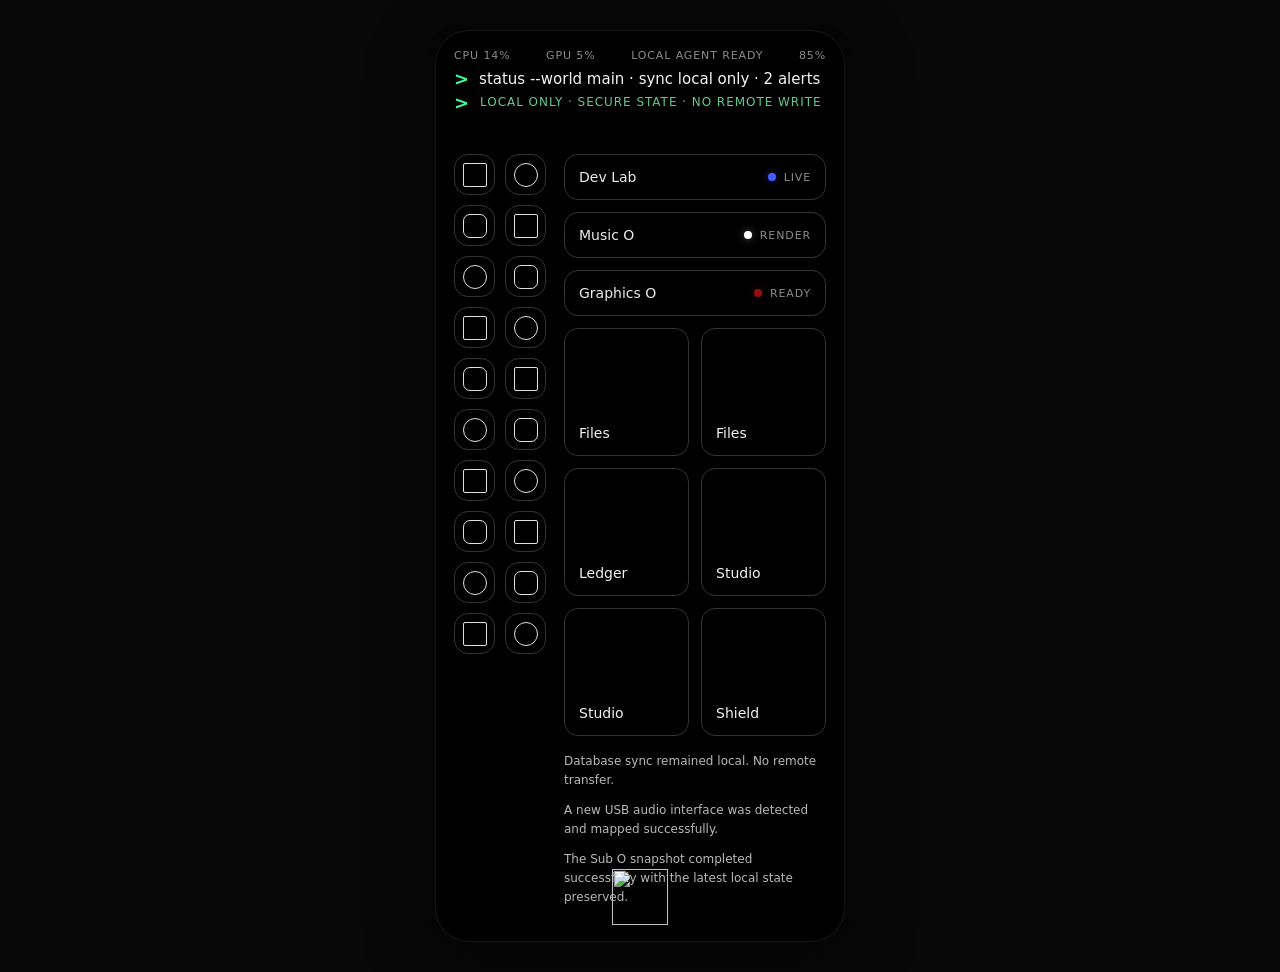
==== index.html @ b49f4b67 "Add files via upload" ====
<!DOCTYPE html>
<html lang="en">
<head>
  <meta charset="UTF-8" />
  <meta name="viewport" content="width=device-width, initial-scale=1.0" />
  <title>O UI Refit</title>
  <link rel="stylesheet" href="./styles.css" />
  <script type="importmap">
  {
    "imports": {
      "three": "https://unpkg.com/three@0.161.0/build/three.module.js",
      "three/addons/": "https://unpkg.com/three@0.161.0/examples/jsm/"
    }
  }
  </script>
</head>
<body>
  <div class="phone-shell">
    <div class="phone-screen" id="screenRoot">
      <button class="pull-zone" id="pullZone" type="button" aria-label="Open overlay"></button>

      <header class="top-strip">
        <span>CPU 14%</span>
        <span>GPU 5%</span>
        <span>LOCAL AGENT READY</span>
        <span>85%</span>
      </header>

      <section class="terminal-block">
        <div class="terminal-row terminal-row-main"><span class="prompt">&gt;</span><span>status --world main · sync local only · 2 alerts</span></div>
        <div class="terminal-row terminal-row-sub"><span class="prompt">&gt;</span><span>LOCAL ONLY · SECURE STATE · NO REMOTE WRITE</span></div>
      </section>

      <main class="layout">
        <section class="icon-column">
          <button class="icon-frame"><span class="shape square"></span></button>
          <button class="icon-frame"><span class="shape circle"></span></button>
          <button class="icon-frame"><span class="shape rounded"></span></button>
          <button class="icon-frame"><span class="shape square"></span></button>
          <button class="icon-frame"><span class="shape circle"></span></button>
          <button class="icon-frame"><span class="shape rounded"></span></button>
          <button class="icon-frame"><span class="shape square"></span></button>
          <button class="icon-frame"><span class="shape circle"></span></button>
          <button class="icon-frame"><span class="shape rounded"></span></button>
          <button class="icon-frame"><span class="shape square"></span></button>
          <button class="icon-frame"><span class="shape circle"></span></button>
          <button class="icon-frame"><span class="shape rounded"></span></button>
          <button class="icon-frame"><span class="shape square"></span></button>
          <button class="icon-frame"><span class="shape circle"></span></button>
          <button class="icon-frame"><span class="shape rounded"></span></button>
          <button class="icon-frame"><span class="shape square"></span></button>
          <button class="icon-frame"><span class="shape circle"></span></button>
          <button class="icon-frame"><span class="shape rounded"></span></button>
          <button class="icon-frame"><span class="shape square"></span></button>
          <button class="icon-frame"><span class="shape circle"></span></button>
        </section>

        <section class="main-column">
          <div class="line-item">
            <span>Dev Lab</span>
            <small class="task-state task-state--blue"><i></i>LIVE</small>
          </div>
          <div class="line-item">
            <span>Music O</span>
            <small class="task-state task-state--white"><i></i>RENDER</small>
          </div>
          <div class="line-item">
            <span>Graphics O</span>
            <small class="task-state task-state--red"><i></i>READY</small>
          </div>

          <div class="app-grid-six">
            <div class="thin-frame app-card"><span>Files</span></div>
            <div class="thin-frame app-card"><span>Files</span></div>
            <div class="thin-frame app-card"><span>Ledger</span></div>
            <div class="thin-frame app-card"><span>Studio</span></div>
            <div class="thin-frame app-card"><span>Studio</span></div>
            <div class="thin-frame app-card"><span>Shield</span></div>
          </div>

          <div class="feed-text">
            <div class="feed-line">Database sync remained local. No remote transfer.</div>
            <div class="feed-line">A new USB audio interface was detected and mapped successfully.</div>
            <div class="feed-line">The Sub O snapshot completed successfully with the latest local state preserved.</div>
          </div>
        </section>
      </main>

      <button class="floating-main-button" id="mainButton" type="button" aria-label="Open overlay">
        <img class="button-ring" src="./assets/ui/bottom-ring.png" alt="" aria-hidden="true" />
        <div class="button-model-slot model-slot" id="mainButtonGlbSlot" data-model-path="./assets/models/main-button.glb"></div>
      </button>

      <section class="system-overlay" id="systemOverlay" aria-hidden="true">
        <div class="overlay-panel">
          <button class="overlay-close-button" id="overlayCloseButton" type="button" aria-label="Close overlay">×</button>
          <div class="overlay-model-wrap">
            <div class="overlay-model-slot model-slot" id="overlayGlbSlot" data-model-path="./assets/models/main-button.glb"></div>
          </div>
          <div class="overlay-status">
            <div><span>Main Agent</span><b>main-core</b></div>
            <div><span>API</span><b>127.0.0.1:9090</b></div>
            <div><span>Local</span><b>localhost</b></div>
            <div><span>Status</span><b><small class="task-state task-state--red"><i></i>ACTIVE</small></b></div>
          </div>
        </div>
      </section>
    </div>
  </div>

  <script type="module" src="./js/main.js"></script>
</body>
</html>
---- styles.css ----
:root{
  --fg:rgba(255,255,255,.95);
  --muted:rgba(255,255,255,.55);
  --line:rgba(255,255,255,.20);
  --green:#42ff9b;
  --blue:#445cff;
  --white:#fff;
  --red:#8f1111;
  --font:Inter,ui-sans-serif,system-ui,-apple-system,BlinkMacSystemFont,"Segoe UI",sans-serif;
}
*{box-sizing:border-box}
html,body{margin:0;min-height:100%;background:#080808;color:var(--fg);font-family:var(--font)}
body{display:grid;place-items:center;padding:20px}
.phone-shell{
  width:min(430px,100%);
  aspect-ratio:9/19.5;
  background:#050505;border-radius:42px;padding:10px;
  box-shadow:0 18px 60px rgba(0,0,0,.45)
}
.phone-screen{
  position:relative;width:100%;height:100%;
  background:#000;border-radius:34px;overflow:hidden;
  border:1px solid rgba(255,255,255,.08)
}
.pull-zone{position:absolute;top:0;left:0;width:100%;height:86px;border:0;background:transparent;z-index:20;cursor:pointer}
.top-strip{
  display:flex;justify-content:space-between;gap:10px;
  padding:18px 18px 8px;
  font-size:11px;letter-spacing:.08em;color:var(--muted);text-transform:uppercase
}
.terminal-block{
  margin:0 18px 10px;
  min-height:74px;
  display:grid;align-content:start;gap:6px;
}
.terminal-row{display:flex;align-items:center;gap:10px;line-height:1.1}
.terminal-row-main{font-size:15px;color:rgba(255,255,255,.96)}
.terminal-row-sub{font-size:12px;color:rgba(130,255,185,.78);letter-spacing:.08em;text-transform:uppercase}
.prompt{color:var(--green);font-weight:700;font-size:18px;line-height:1}
.layout{
  display:grid;grid-template-columns:92px 1fr;gap:18px;
  padding:0 18px 122px;
}
.icon-column{
  display:grid;grid-template-columns:repeat(2,1fr);gap:10px;align-content:start
}
.icon-frame,.thin-frame,.line-item{
  background:transparent;border:1px solid rgba(255,255,255,.20);border-radius:14px
}
.icon-frame{aspect-ratio:1;display:grid;place-items:center;padding:0;cursor:pointer}
.shape{width:24px;height:24px;border:1.5px solid rgba(255,255,255,.88);display:block}
.shape.circle{border-radius:50%}
.shape.rounded{border-radius:7px}
.shape.square{border-radius:2px}

.main-column{display:grid;gap:12px;align-content:start}
.line-item{
  min-height:46px;display:flex;align-items:center;justify-content:space-between;
  padding:0 14px;color:rgba(255,255,255,.92);font-size:14px
}
.task-state{display:inline-flex;align-items:center;gap:8px;color:var(--muted);text-transform:uppercase;letter-spacing:.08em;font-size:11px}
.task-state i{width:8px;height:8px;border-radius:50%;display:inline-block}
.task-state--blue i{background:var(--blue);box-shadow:0 0 8px rgba(68,92,255,.45)}
.task-state--white i{background:var(--white);box-shadow:0 0 8px rgba(255,255,255,.35)}
.task-state--red i{background:var(--red);box-shadow:0 0 8px rgba(143,17,17,.45);animation:blinkRed .95s steps(1,end) infinite}
@keyframes blinkRed{0%,52%{opacity:1}53%,100%{opacity:.16}}

.app-grid-six{
  display:grid;grid-template-columns:repeat(2,minmax(0,1fr));gap:12px
}
.app-card{min-height:128px;padding:14px;display:flex;align-items:flex-end;font-size:14px}

.feed-text{display:grid;gap:12px;padding:4px 0 0;color:rgba(255,255,255,.72);font-size:12px;line-height:1.55}
.feed-line{padding-left:0}

.floating-main-button{
  position:absolute;left:50%;bottom:16px;transform:translateX(-50%);
  width:56px;height:56px;border:0;background:transparent;padding:0;cursor:pointer;z-index:10
}
.button-ring{
  position:absolute;inset:0;width:100%;height:100%;z-index:3;pointer-events:none;
  filter:drop-shadow(0 0 2px rgba(255,255,255,.15))
}
.model-slot{width:100%;height:100%;position:relative;background:transparent}
.button-model-slot{
  position:absolute;inset:10px;border-radius:50%;overflow:hidden
}
.model-slot canvas{width:100%;height:100%;display:block}
.loading-badge,.model-error{position:absolute;left:50%;top:50%;transform:translate(-50%,-50%);font-size:11px;color:rgba(255,255,255,.78);white-space:nowrap}
.model-error{color:#ffd4d4}

.system-overlay{
  position:absolute;inset:0;opacity:0;pointer-events:none;transition:opacity .22s ease;background:rgba(0,0,0,.94)
}
.system-overlay.is-open{opacity:1;pointer-events:auto}
.overlay-panel{
  position:absolute;inset:0;padding:24px 20px 28px;display:grid;grid-template-rows:auto 1fr auto;gap:18px;align-items:center
}
.overlay-close-button{
  justify-self:end;width:42px;height:42px;border-radius:50%;border:0;background:transparent;color:#fff;font-size:28px;line-height:1;cursor:pointer;z-index:50
}
.overlay-model-wrap{width:min(82vw,344px);aspect-ratio:1;margin:0 auto}
.overlay-model-slot{width:100%;height:100%;overflow:hidden}
.overlay-status{display:grid;gap:12px}
.overlay-status>div{min-height:42px;display:grid;grid-template-columns:90px 1fr;gap:10px;align-items:center;padding:0}
.overlay-status span{color:var(--muted)}
.overlay-status b{color:var(--fg);font-weight:600}

.screen-overlay-open .layout,
.screen-overlay-open .top-strip,
.screen-overlay-open .terminal-block,
.screen-overlay-open .floating-main-button{opacity:.08;filter:blur(6px);transition:opacity .24s ease,filter .24s ease}

@media (max-width:420px){
  body{padding:10px}
  .layout{gap:12px;padding:0 14px 126px;grid-template-columns:86px 1fr}
  .top-strip{padding:16px 14px 8px;font-size:10px}
  .terminal-block{margin:0 14px 10px;min-height:72px}
}
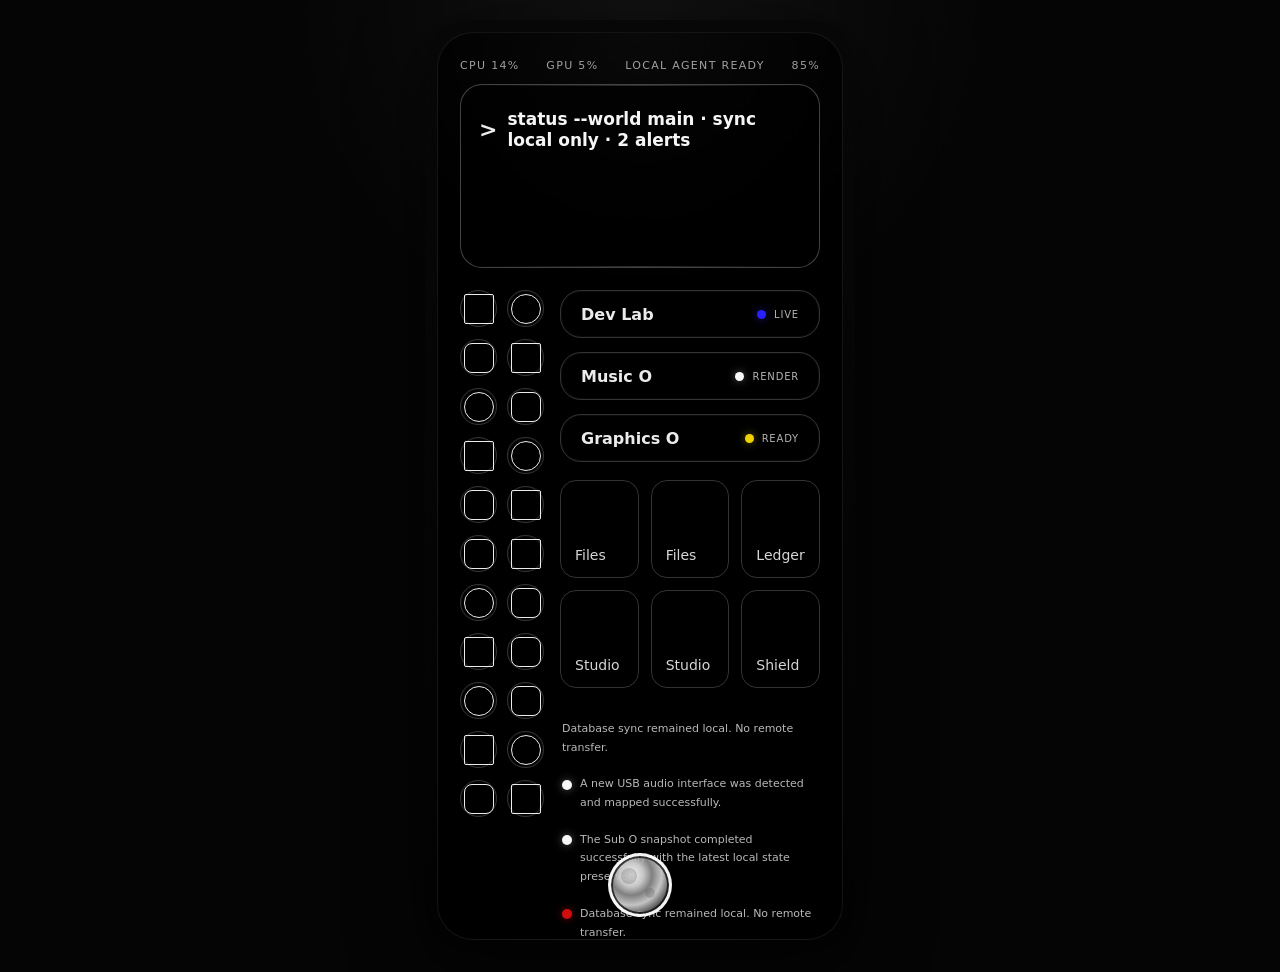
==== commit 7b106dd3: "Add files via upload" ====
--- a/index.html
+++ b/index.html
@@ -3,21 +3,13 @@
 <head>
   <meta charset="UTF-8" />
   <meta name="viewport" content="width=device-width, initial-scale=1.0" />
-  <title>O UI Refit</title>
+  <title>Official O UI</title>
   <link rel="stylesheet" href="./styles.css" />
-  <script type="importmap">
-  {
-    "imports": {
-      "three": "https://unpkg.com/three@0.161.0/build/three.module.js",
-      "three/addons/": "https://unpkg.com/three@0.161.0/examples/jsm/"
-    }
-  }
-  </script>
 </head>
 <body>
   <div class="phone-shell">
     <div class="phone-screen" id="screenRoot">
-      <button class="pull-zone" id="pullZone" type="button" aria-label="Open overlay"></button>
+      <button class="pull-zone" id="pullZone" aria-label="Open overlay"></button>
 
       <header class="top-strip">
         <span>CPU 14%</span>
@@ -27,12 +19,14 @@
       </header>
 
       <section class="terminal-block">
-        <div class="terminal-row terminal-row-main"><span class="prompt">&gt;</span><span>status --world main · sync local only · 2 alerts</span></div>
-        <div class="terminal-row terminal-row-sub"><span class="prompt">&gt;</span><span>LOCAL ONLY · SECURE STATE · NO REMOTE WRITE</span></div>
+        <div class="terminal-row terminal-row-main">
+          <span class="prompt">&gt;</span>
+          <span>status --world main · sync local only · 2 alerts</span>
+        </div>
       </section>
 
       <main class="layout">
-        <section class="icon-column">
+        <section class="icon-column" aria-hidden="true">
           <button class="icon-frame"><span class="shape square"></span></button>
           <button class="icon-frame"><span class="shape circle"></span></button>
           <button class="icon-frame"><span class="shape rounded"></span></button>
@@ -43,16 +37,18 @@
           <button class="icon-frame"><span class="shape circle"></span></button>
           <button class="icon-frame"><span class="shape rounded"></span></button>
           <button class="icon-frame"><span class="shape square"></span></button>
+          <button class="icon-frame"><span class="shape rounded"></span></button>
+          <button class="icon-frame"><span class="shape square"></span></button>
+          <button class="icon-frame"><span class="shape circle"></span></button>
+          <button class="icon-frame"><span class="shape rounded"></span></button>
+          <button class="icon-frame"><span class="shape square"></span></button>
+          <button class="icon-frame"><span class="shape rounded"></span></button>
           <button class="icon-frame"><span class="shape circle"></span></button>
           <button class="icon-frame"><span class="shape rounded"></span></button>
           <button class="icon-frame"><span class="shape square"></span></button>
           <button class="icon-frame"><span class="shape circle"></span></button>
           <button class="icon-frame"><span class="shape rounded"></span></button>
           <button class="icon-frame"><span class="shape square"></span></button>
-          <button class="icon-frame"><span class="shape circle"></span></button>
-          <button class="icon-frame"><span class="shape rounded"></span></button>
-          <button class="icon-frame"><span class="shape square"></span></button>
-          <button class="icon-frame"><span class="shape circle"></span></button>
         </section>
 
         <section class="main-column">
@@ -66,10 +62,10 @@
           </div>
           <div class="line-item">
             <span>Graphics O</span>
-            <small class="task-state task-state--red"><i></i>READY</small>
+            <small class="task-state task-state--yellow"><i></i>READY</small>
           </div>
 
-          <div class="app-grid-six">
+          <div class="app-grid app-grid-six">
             <div class="thin-frame app-card"><span>Files</span></div>
             <div class="thin-frame app-card"><span>Files</span></div>
             <div class="thin-frame app-card"><span>Ledger</span></div>
@@ -79,24 +75,24 @@
           </div>
 
           <div class="feed-text">
-            <div class="feed-line">Database sync remained local. No remote transfer.</div>
-            <div class="feed-line">A new USB audio interface was detected and mapped successfully.</div>
-            <div class="feed-line">The Sub O snapshot completed successfully with the latest local state preserved.</div>
+            <div class="feed-line feed-line--plain">Database sync remained local. No remote transfer.</div>
+            <div class="feed-line"><span class="feed-dot feed-dot--white"></span>A new USB audio interface was detected and mapped successfully.</div>
+            <div class="feed-line"><span class="feed-dot feed-dot--white"></span>The Sub O snapshot completed successfully with the latest local state preserved.</div>
+            <div class="feed-line"><span class="feed-dot feed-dot--red"></span>Database sync remained local. No remote transfer.</div>
+            <div class="feed-line"><span class="feed-dot feed-dot--blue"></span>A new USB audio interface was detected and mapped successfully.</div>
+            <div class="feed-line"><span class="feed-dot feed-dot--blue"></span>The Sub O snapshot completed successfully with the latest local state preserved.</div>
           </div>
         </section>
       </main>
 
-      <button class="floating-main-button" id="mainButton" type="button" aria-label="Open overlay">
-        <img class="button-ring" src="./assets/ui/bottom-ring.png" alt="" aria-hidden="true" />
-        <div class="button-model-slot model-slot" id="mainButtonGlbSlot" data-model-path="./assets/models/main-button.glb"></div>
+      <button class="floating-main-button" id="mainButton" aria-label="Open overlay" type="button">
+        <span class="moon-button-core" aria-hidden="true"></span>
       </button>
 
       <section class="system-overlay" id="systemOverlay" aria-hidden="true">
         <div class="overlay-panel">
-          <button class="overlay-close-button" id="overlayCloseButton" type="button" aria-label="Close overlay">×</button>
-          <div class="overlay-model-wrap">
-            <div class="overlay-model-slot model-slot" id="overlayGlbSlot" data-model-path="./assets/models/main-button.glb"></div>
-          </div>
+          <button class="overlay-close-button" id="overlayCloseButton" aria-label="Close overlay" type="button">×</button>
+          <div class="overlay-orb" aria-hidden="true"></div>
           <div class="overlay-status">
             <div><span>Main Agent</span><b>main-core</b></div>
             <div><span>API</span><b>127.0.0.1:9090</b></div>
--- a/styles.css
+++ b/styles.css
@@ -1,120 +1,325 @@
-
-:root{
-  --fg:rgba(255,255,255,.95);
-  --muted:rgba(255,255,255,.55);
-  --line:rgba(255,255,255,.20);
-  --green:#42ff9b;
-  --blue:#445cff;
-  --white:#fff;
-  --red:#8f1111;
-  --font:Inter,ui-sans-serif,system-ui,-apple-system,BlinkMacSystemFont,"Segoe UI",sans-serif;
-}
-*{box-sizing:border-box}
-html,body{margin:0;min-height:100%;background:#080808;color:var(--fg);font-family:var(--font)}
-body{display:grid;place-items:center;padding:20px}
-.phone-shell{
-  width:min(430px,100%);
-  aspect-ratio:9/19.5;
-  background:#050505;border-radius:42px;padding:10px;
-  box-shadow:0 18px 60px rgba(0,0,0,.45)
-}
-.phone-screen{
-  position:relative;width:100%;height:100%;
-  background:#000;border-radius:34px;overflow:hidden;
-  border:1px solid rgba(255,255,255,.08)
-}
-.pull-zone{position:absolute;top:0;left:0;width:100%;height:86px;border:0;background:transparent;z-index:20;cursor:pointer}
-.top-strip{
-  display:flex;justify-content:space-between;gap:10px;
-  padding:18px 18px 8px;
-  font-size:11px;letter-spacing:.08em;color:var(--muted);text-transform:uppercase
-}
-.terminal-block{
-  margin:0 18px 10px;
-  min-height:74px;
-  display:grid;align-content:start;gap:6px;
-}
-.terminal-row{display:flex;align-items:center;gap:10px;line-height:1.1}
-.terminal-row-main{font-size:15px;color:rgba(255,255,255,.96)}
-.terminal-row-sub{font-size:12px;color:rgba(130,255,185,.78);letter-spacing:.08em;text-transform:uppercase}
-.prompt{color:var(--green);font-weight:700;font-size:18px;line-height:1}
-.layout{
-  display:grid;grid-template-columns:92px 1fr;gap:18px;
-  padding:0 18px 122px;
-}
-.icon-column{
-  display:grid;grid-template-columns:repeat(2,1fr);gap:10px;align-content:start
-}
-.icon-frame,.thin-frame,.line-item{
-  background:transparent;border:1px solid rgba(255,255,255,.20);border-radius:14px
-}
-.icon-frame{aspect-ratio:1;display:grid;place-items:center;padding:0;cursor:pointer}
-.shape{width:24px;height:24px;border:1.5px solid rgba(255,255,255,.88);display:block}
-.shape.circle{border-radius:50%}
-.shape.rounded{border-radius:7px}
-.shape.square{border-radius:2px}
-
-.main-column{display:grid;gap:12px;align-content:start}
-.line-item{
-  min-height:46px;display:flex;align-items:center;justify-content:space-between;
-  padding:0 14px;color:rgba(255,255,255,.92);font-size:14px
-}
-.task-state{display:inline-flex;align-items:center;gap:8px;color:var(--muted);text-transform:uppercase;letter-spacing:.08em;font-size:11px}
-.task-state i{width:8px;height:8px;border-radius:50%;display:inline-block}
-.task-state--blue i{background:var(--blue);box-shadow:0 0 8px rgba(68,92,255,.45)}
-.task-state--white i{background:var(--white);box-shadow:0 0 8px rgba(255,255,255,.35)}
-.task-state--red i{background:var(--red);box-shadow:0 0 8px rgba(143,17,17,.45);animation:blinkRed .95s steps(1,end) infinite}
-@keyframes blinkRed{0%,52%{opacity:1}53%,100%{opacity:.16}}
-
-.app-grid-six{
-  display:grid;grid-template-columns:repeat(2,minmax(0,1fr));gap:12px
-}
-.app-card{min-height:128px;padding:14px;display:flex;align-items:flex-end;font-size:14px}
-
-.feed-text{display:grid;gap:12px;padding:4px 0 0;color:rgba(255,255,255,.72);font-size:12px;line-height:1.55}
-.feed-line{padding-left:0}
-
-.floating-main-button{
-  position:absolute;left:50%;bottom:16px;transform:translateX(-50%);
-  width:56px;height:56px;border:0;background:transparent;padding:0;cursor:pointer;z-index:10
-}
-.button-ring{
-  position:absolute;inset:0;width:100%;height:100%;z-index:3;pointer-events:none;
-  filter:drop-shadow(0 0 2px rgba(255,255,255,.15))
-}
-.model-slot{width:100%;height:100%;position:relative;background:transparent}
-.button-model-slot{
-  position:absolute;inset:10px;border-radius:50%;overflow:hidden
-}
-.model-slot canvas{width:100%;height:100%;display:block}
-.loading-badge,.model-error{position:absolute;left:50%;top:50%;transform:translate(-50%,-50%);font-size:11px;color:rgba(255,255,255,.78);white-space:nowrap}
-.model-error{color:#ffd4d4}
-
-.system-overlay{
-  position:absolute;inset:0;opacity:0;pointer-events:none;transition:opacity .22s ease;background:rgba(0,0,0,.94)
-}
-.system-overlay.is-open{opacity:1;pointer-events:auto}
-.overlay-panel{
-  position:absolute;inset:0;padding:24px 20px 28px;display:grid;grid-template-rows:auto 1fr auto;gap:18px;align-items:center
-}
-.overlay-close-button{
-  justify-self:end;width:42px;height:42px;border-radius:50%;border:0;background:transparent;color:#fff;font-size:28px;line-height:1;cursor:pointer;z-index:50
-}
-.overlay-model-wrap{width:min(82vw,344px);aspect-ratio:1;margin:0 auto}
-.overlay-model-slot{width:100%;height:100%;overflow:hidden}
-.overlay-status{display:grid;gap:12px}
-.overlay-status>div{min-height:42px;display:grid;grid-template-columns:90px 1fr;gap:10px;align-items:center;padding:0}
-.overlay-status span{color:var(--muted)}
-.overlay-status b{color:var(--fg);font-weight:600}
+:root {
+  --bg: #000;
+  --fg: rgba(255,255,255,.95);
+  --muted: rgba(255,255,255,.56);
+  --line: rgba(255,255,255,.44);
+  --frame: rgba(255,255,255,.20);
+  --blue: #2a1fff;
+  --white: #f8f8f8;
+  --red: #d10d0d;
+  --yellow: #f0d200;
+  --font: Inter, ui-sans-serif, system-ui, -apple-system, BlinkMacSystemFont, "Segoe UI", sans-serif;
+}
+* { box-sizing: border-box; }
+html, body {
+  margin: 0;
+  min-height: 100%;
+  background:
+    radial-gradient(circle at top, rgba(255,255,255,.05), transparent 30%),
+    #050505;
+  color: var(--fg);
+  font-family: var(--font);
+}
+body { display: grid; place-items: center; padding: 20px; }
+
+.phone-shell {
+  width: min(430px, 100%);
+  aspect-ratio: 9 / 19.5;
+  background: linear-gradient(180deg, #070707 0%, #020202 100%);
+  border-radius: 44px;
+  padding: 12px;
+  box-shadow: 0 22px 70px rgba(0,0,0,.62);
+}
+.phone-screen {
+  position: relative;
+  width: 100%;
+  height: 100%;
+  background:
+    radial-gradient(circle at top center, rgba(255,255,255,.035), transparent 28%),
+    #000;
+  border-radius: 36px;
+  overflow: hidden;
+  border: 1px solid rgba(255,255,255,.08);
+}
+.pull-zone {
+  position: absolute;
+  top: 0; left: 0; width: 100%; height: 90px;
+  border: 0; background: transparent; z-index: 20; cursor: pointer;
+}
+.top-strip {
+  display: flex;
+  justify-content: space-between;
+  gap: 10px;
+  padding: 26px 22px 12px;
+  font-size: 11px;
+  letter-spacing: .12em;
+  color: rgba(255,255,255,.62);
+  text-transform: uppercase;
+}
+.terminal-block {
+  position: relative;
+  margin: 0 22px 22px;
+  min-height: 184px;
+  border: 1px solid rgba(255,255,255,.26);
+  border-radius: 22px;
+  padding: 24px 18px;
+  background: rgba(0,0,0,.6);
+}
+.terminal-block::before,
+.terminal-block::after {
+  content: "";
+  position: absolute;
+  left: 10px;
+  right: 10px;
+  height: 1px;
+  background: linear-gradient(90deg, transparent, rgba(255,255,255,.18), transparent);
+}
+.terminal-block::before { top: 0; }
+.terminal-block::after { bottom: 0; }
+.terminal-row {
+  display: flex;
+  align-items: center;
+  gap: 10px;
+  color: rgba(255,255,255,.96);
+  font-size: 17px;
+  line-height: 1.25;
+  font-weight: 550;
+}
+.prompt {
+  color: rgba(255,255,255,.92);
+  font-weight: 700;
+  font-size: 22px;
+  line-height: 1;
+  flex: 0 0 auto;
+}
+
+.layout {
+  display: grid;
+  grid-template-columns: 84px 1fr;
+  gap: 16px;
+  padding: 0 22px 126px;
+}
+.icon-column {
+  display: grid;
+  grid-template-columns: repeat(2, 1fr);
+  gap: 12px 10px;
+  align-content: start;
+}
+.icon-frame, .thin-frame, .line-item {
+  background: transparent;
+  border: 1px solid var(--frame);
+}
+.icon-frame {
+  aspect-ratio: 1;
+  display: grid;
+  place-items: center;
+  padding: 0;
+  cursor: pointer;
+  border-radius: 18px;
+  box-shadow: inset 0 0 0 1px rgba(255,255,255,.04);
+}
+.shape {
+  width: 30px;
+  height: 30px;
+  border: 1.6px solid rgba(255,255,255,.92);
+  display: block;
+}
+.shape.circle { border-radius: 50%; }
+.shape.rounded { border-radius: 8px; }
+.shape.square { border-radius: 2px; }
+
+.main-column {
+  display: grid;
+  gap: 14px;
+  align-content: start;
+}
+.line-item {
+  min-height: 48px;
+  display: flex;
+  align-items: center;
+  justify-content: space-between;
+  padding: 0 20px;
+  color: rgba(255,255,255,.92);
+  font-size: 14px;
+  border-radius: 21px;
+  box-shadow: inset 0 0 0 1px rgba(255,255,255,.04);
+}
+.line-item span {
+  font-size: 16px;
+  font-weight: 600;
+}
+.task-state {
+  display: inline-flex;
+  align-items: center;
+  gap: 8px;
+  color: rgba(255,255,255,.7);
+  text-transform: uppercase;
+  letter-spacing: .08em;
+  font-size: 10px;
+}
+.task-state i {
+  width: 9px;
+  height: 9px;
+  border-radius: 50%;
+  display: inline-block;
+}
+.task-state--blue i { background: var(--blue); box-shadow: 0 0 8px rgba(42,31,255,.5); }
+.task-state--white i { background: var(--white); box-shadow: 0 0 8px rgba(255,255,255,.35); }
+.task-state--yellow i { background: var(--yellow); box-shadow: 0 0 8px rgba(240,210,0,.45); }
+.task-state--red i {
+  background: var(--red);
+  box-shadow: 0 0 8px rgba(209,13,13,.55);
+  animation: blinkRed .9s steps(1, end) infinite;
+}
+@keyframes blinkRed { 0%, 48% { opacity: 1; } 49%, 100% { opacity: .12; } }
+
+.app-grid-six {
+  display: grid;
+  grid-template-columns: repeat(3, minmax(0, 1fr));
+  gap: 12px;
+  margin-top: 4px;
+}
+.app-card {
+  min-height: 98px;
+  padding: 14px;
+  display: flex;
+  align-items: flex-end;
+  font-size: 14px;
+  border-radius: 16px;
+  color: rgba(255,255,255,.84);
+}
+
+.feed-text {
+  display: grid;
+  gap: 18px;
+  padding: 18px 2px 0;
+  color: rgba(255,255,255,.72);
+  font-size: 11px;
+  line-height: 1.7;
+}
+.feed-line {
+  position: relative;
+  padding-left: 18px;
+}
+.feed-line--plain {
+  padding-left: 0;
+}
+.feed-dot {
+  position: absolute;
+  left: 0;
+  top: .42em;
+  width: 10px;
+  height: 10px;
+  border-radius: 50%;
+  display: inline-block;
+}
+.feed-dot--white { background: var(--white); box-shadow: 0 0 8px rgba(255,255,255,.35); }
+.feed-dot--blue { background: var(--blue); box-shadow: 0 0 8px rgba(42,31,255,.5); }
+.feed-dot--red {
+  background: var(--red);
+  box-shadow: 0 0 8px rgba(209,13,13,.55);
+  animation: blinkRed .9s steps(1, end) infinite;
+}
+
+.floating-main-button {
+  position: absolute;
+  left: 50%;
+  bottom: 22px;
+  transform: translateX(-50%);
+  width: 64px;
+  height: 64px;
+  border: 0;
+  border-radius: 50%;
+  background: transparent;
+  padding: 0;
+  cursor: pointer;
+  z-index: 10;
+}
+.moon-button-core {
+  position: absolute;
+  inset: 0;
+  border-radius: 50%;
+  border: 3px solid rgba(255,255,255,.92);
+  box-shadow: 0 0 0 2px rgba(0,0,0,.7) inset;
+  background:
+    radial-gradient(circle at 35% 32%, rgba(255,255,255,.95), rgba(210,210,210,.95) 22%, rgba(150,150,150,.85) 38%, rgba(230,230,230,.85) 56%, rgba(120,120,120,.7) 74%, rgba(235,235,235,.85) 100%);
+}
+.moon-button-core::before,
+.moon-button-core::after {
+  content: "";
+  position: absolute;
+  border-radius: 50%;
+  background: rgba(80,80,80,.25);
+}
+.moon-button-core::before { width: 16px; height: 16px; left: 10px; top: 12px; }
+.moon-button-core::after { width: 10px; height: 10px; right: 14px; bottom: 16px; }
+
+.system-overlay {
+  position: absolute;
+  inset: 0;
+  opacity: 0;
+  pointer-events: none;
+  transition: opacity .22s ease;
+  background: rgba(0,0,0,.95);
+}
+.system-overlay.is-open { opacity: 1; pointer-events: auto; }
+.overlay-panel {
+  position: absolute;
+  inset: 0;
+  padding: 22px 20px 30px;
+  display: grid;
+  grid-template-rows: auto 1fr auto;
+  gap: 18px;
+  align-items: center;
+}
+.overlay-close-button {
+  justify-self: end;
+  width: 42px;
+  height: 42px;
+  border-radius: 50%;
+  border: 0;
+  background: transparent;
+  color: #fff;
+  font-size: 28px;
+  line-height: 1;
+  cursor: pointer;
+}
+.overlay-orb {
+  width: min(62vw, 230px);
+  aspect-ratio: 1;
+  margin: 0 auto;
+  border-radius: 50%;
+  border: 2px solid rgba(255,255,255,.76);
+  background:
+    radial-gradient(circle at 35% 32%, rgba(255,255,255,.92), rgba(190,190,190,.92) 24%, rgba(120,120,120,.82) 42%, rgba(235,235,235,.82) 60%, rgba(110,110,110,.7) 78%, rgba(210,210,210,.84) 100%);
+}
+.overlay-status { display: grid; gap: 12px; }
+.overlay-status > div {
+  min-height: 42px;
+  display: grid;
+  grid-template-columns: 90px 1fr;
+  gap: 10px;
+  align-items: center;
+}
+.overlay-status span { color: var(--muted); }
+.overlay-status b { color: var(--fg); font-weight: 600; }
 
 .screen-overlay-open .layout,
 .screen-overlay-open .top-strip,
 .screen-overlay-open .terminal-block,
-.screen-overlay-open .floating-main-button{opacity:.08;filter:blur(6px);transition:opacity .24s ease,filter .24s ease}
-
-@media (max-width:420px){
-  body{padding:10px}
-  .layout{gap:12px;padding:0 14px 126px;grid-template-columns:86px 1fr}
-  .top-strip{padding:16px 14px 8px;font-size:10px}
-  .terminal-block{margin:0 14px 10px;min-height:72px}
-}
+.screen-overlay-open .floating-main-button {
+  opacity: .08;
+  filter: blur(6px);
+  transition: opacity .24s ease, filter .24s ease;
+}
+
+@media (max-width: 420px) {
+  body { padding: 10px; }
+  .top-strip { padding: 22px 16px 10px; font-size: 10px; }
+  .terminal-block { margin: 0 16px 18px; min-height: 182px; }
+  .layout { grid-template-columns: 78px 1fr; gap: 14px; padding: 0 16px 118px; }
+  .icon-column { gap: 10px 8px; }
+  .shape { width: 28px; height: 28px; }
+  .line-item { padding: 0 18px; }
+  .app-card { min-height: 92px; font-size: 13px; }
+}
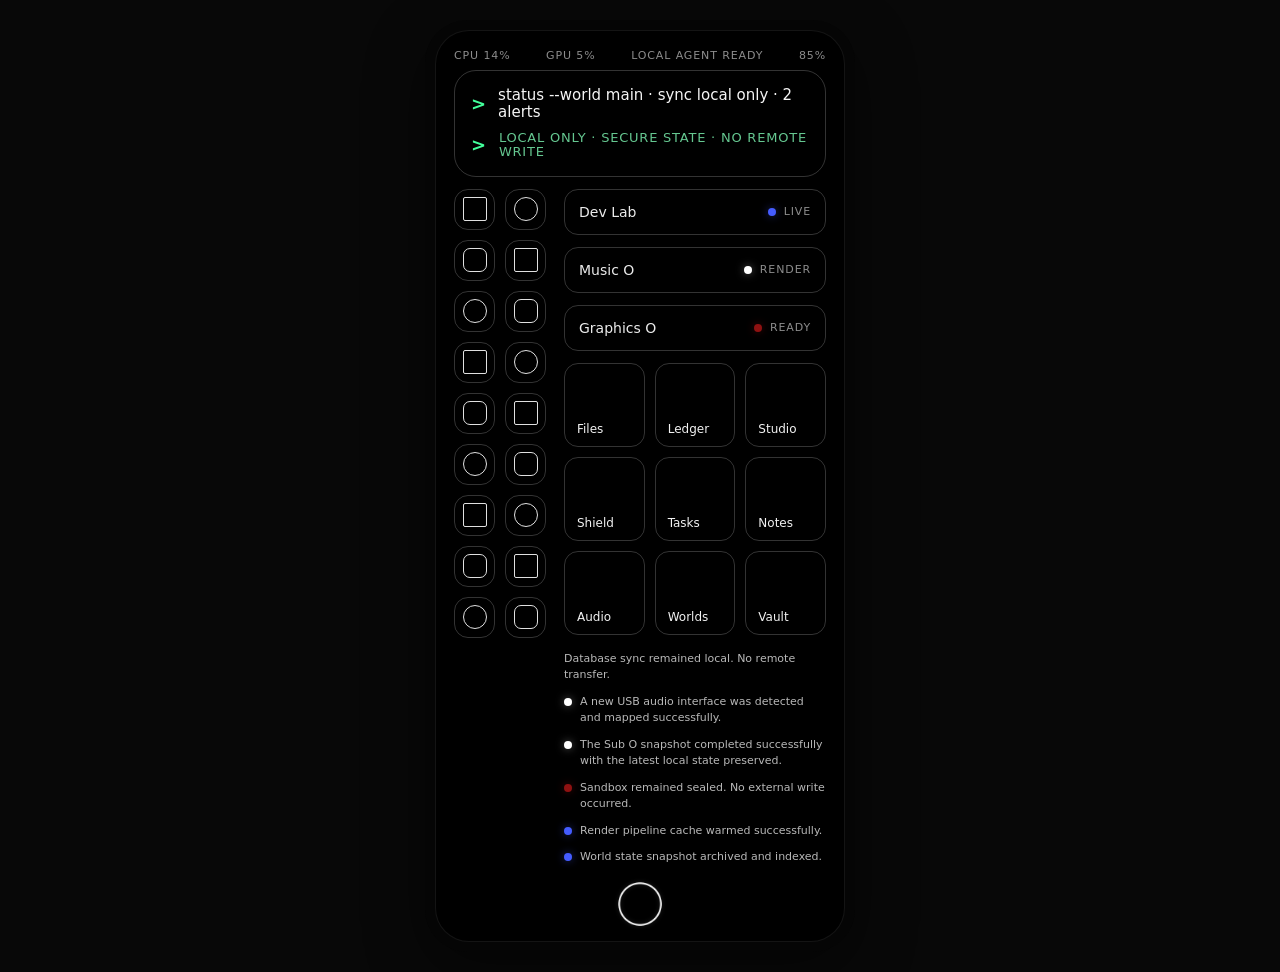
==== commit 1dc27787: "Add files via upload" ====
--- a/index.html
+++ b/index.html
@@ -3,13 +3,21 @@
 <head>
   <meta charset="UTF-8" />
   <meta name="viewport" content="width=device-width, initial-scale=1.0" />
-  <title>Official O UI</title>
+  <title>O UI Refit v11</title>
   <link rel="stylesheet" href="./styles.css" />
+  <script type="importmap">
+  {
+    "imports": {
+      "three": "https://unpkg.com/three@0.161.0/build/three.module.js",
+      "three/addons/": "https://unpkg.com/three@0.161.0/examples/jsm/"
+    }
+  }
+  </script>
 </head>
 <body>
   <div class="phone-shell">
     <div class="phone-screen" id="screenRoot">
-      <button class="pull-zone" id="pullZone" aria-label="Open overlay"></button>
+      <button class="pull-zone" id="pullZone" type="button" aria-label="Open overlay"></button>
 
       <header class="top-strip">
         <span>CPU 14%</span>
@@ -19,14 +27,12 @@
       </header>
 
       <section class="terminal-block">
-        <div class="terminal-row terminal-row-main">
-          <span class="prompt">&gt;</span>
-          <span>status --world main · sync local only · 2 alerts</span>
-        </div>
+        <div class="terminal-row terminal-row-main"><span class="prompt">&gt;</span><span>status --world main · sync local only · 2 alerts</span></div>
+        <div class="terminal-row terminal-row-sub"><span class="prompt">&gt;</span><span>LOCAL ONLY · SECURE STATE · NO REMOTE WRITE</span></div>
       </section>
 
       <main class="layout">
-        <section class="icon-column" aria-hidden="true">
+        <section class="icon-column">
           <button class="icon-frame"><span class="shape square"></span></button>
           <button class="icon-frame"><span class="shape circle"></span></button>
           <button class="icon-frame"><span class="shape rounded"></span></button>
@@ -37,18 +43,14 @@
           <button class="icon-frame"><span class="shape circle"></span></button>
           <button class="icon-frame"><span class="shape rounded"></span></button>
           <button class="icon-frame"><span class="shape square"></span></button>
-          <button class="icon-frame"><span class="shape rounded"></span></button>
-          <button class="icon-frame"><span class="shape square"></span></button>
-          <button class="icon-frame"><span class="shape circle"></span></button>
-          <button class="icon-frame"><span class="shape rounded"></span></button>
-          <button class="icon-frame"><span class="shape square"></span></button>
-          <button class="icon-frame"><span class="shape rounded"></span></button>
           <button class="icon-frame"><span class="shape circle"></span></button>
           <button class="icon-frame"><span class="shape rounded"></span></button>
           <button class="icon-frame"><span class="shape square"></span></button>
           <button class="icon-frame"><span class="shape circle"></span></button>
           <button class="icon-frame"><span class="shape rounded"></span></button>
           <button class="icon-frame"><span class="shape square"></span></button>
+          <button class="icon-frame"><span class="shape circle"></span></button>
+          <button class="icon-frame"><span class="shape rounded"></span></button>
         </section>
 
         <section class="main-column">
@@ -62,37 +64,43 @@
           </div>
           <div class="line-item">
             <span>Graphics O</span>
-            <small class="task-state task-state--yellow"><i></i>READY</small>
+            <small class="task-state task-state--red"><i></i>READY</small>
           </div>
 
-          <div class="app-grid app-grid-six">
-            <div class="thin-frame app-card"><span>Files</span></div>
+          <div class="app-grid-nine">
             <div class="thin-frame app-card"><span>Files</span></div>
             <div class="thin-frame app-card"><span>Ledger</span></div>
             <div class="thin-frame app-card"><span>Studio</span></div>
-            <div class="thin-frame app-card"><span>Studio</span></div>
             <div class="thin-frame app-card"><span>Shield</span></div>
+            <div class="thin-frame app-card"><span>Tasks</span></div>
+            <div class="thin-frame app-card"><span>Notes</span></div>
+            <div class="thin-frame app-card"><span>Audio</span></div>
+            <div class="thin-frame app-card"><span>Worlds</span></div>
+            <div class="thin-frame app-card"><span>Vault</span></div>
           </div>
 
           <div class="feed-text">
-            <div class="feed-line feed-line--plain">Database sync remained local. No remote transfer.</div>
+            <div class="feed-line">Database sync remained local. No remote transfer.</div>
             <div class="feed-line"><span class="feed-dot feed-dot--white"></span>A new USB audio interface was detected and mapped successfully.</div>
             <div class="feed-line"><span class="feed-dot feed-dot--white"></span>The Sub O snapshot completed successfully with the latest local state preserved.</div>
-            <div class="feed-line"><span class="feed-dot feed-dot--red"></span>Database sync remained local. No remote transfer.</div>
-            <div class="feed-line"><span class="feed-dot feed-dot--blue"></span>A new USB audio interface was detected and mapped successfully.</div>
-            <div class="feed-line"><span class="feed-dot feed-dot--blue"></span>The Sub O snapshot completed successfully with the latest local state preserved.</div>
+            <div class="feed-line"><span class="feed-dot feed-dot--red"></span>Sandbox remained sealed. No external write occurred.</div>
+            <div class="feed-line"><span class="feed-dot feed-dot--blue"></span>Render pipeline cache warmed successfully.</div>
+            <div class="feed-line"><span class="feed-dot feed-dot--blue"></span>World state snapshot archived and indexed.</div>
           </div>
         </section>
       </main>
 
-      <button class="floating-main-button" id="mainButton" aria-label="Open overlay" type="button">
-        <span class="moon-button-core" aria-hidden="true"></span>
+      <button class="floating-main-button" id="mainButton" type="button" aria-label="Open overlay">
+        <img class="button-ring" src="./assets/ui/bottom-ring.png" alt="" aria-hidden="true" />
+        <div class="button-model-slot model-slot" id="mainButtonGlbSlot" data-model-path="./assets/models/main-button.glb"></div>
       </button>
 
       <section class="system-overlay" id="systemOverlay" aria-hidden="true">
         <div class="overlay-panel">
-          <button class="overlay-close-button" id="overlayCloseButton" aria-label="Close overlay" type="button">×</button>
-          <div class="overlay-orb" aria-hidden="true"></div>
+          <button class="overlay-close-button" id="overlayCloseButton" type="button" aria-label="Close overlay">×</button>
+          <div class="overlay-model-wrap">
+            <div class="overlay-model-slot model-slot" id="overlayGlbSlot" data-model-path="./assets/models/main-button.glb"></div>
+          </div>
           <div class="overlay-status">
             <div><span>Main Agent</span><b>main-core</b></div>
             <div><span>API</span><b>127.0.0.1:9090</b></div>
--- a/styles.css
+++ b/styles.css
@@ -1,325 +1,79 @@
-:root {
-  --bg: #000;
-  --fg: rgba(255,255,255,.95);
-  --muted: rgba(255,255,255,.56);
-  --line: rgba(255,255,255,.44);
-  --frame: rgba(255,255,255,.20);
-  --blue: #2a1fff;
-  --white: #f8f8f8;
-  --red: #d10d0d;
-  --yellow: #f0d200;
-  --font: Inter, ui-sans-serif, system-ui, -apple-system, BlinkMacSystemFont, "Segoe UI", sans-serif;
+
+:root{
+  --fg:rgba(255,255,255,.95);
+  --muted:rgba(255,255,255,.55);
+  --green:#42ff9b;
+  --blue:#445cff;
+  --white:#fff;
+  --red:#8f1111;
+  --font:Inter,ui-sans-serif,system-ui,-apple-system,BlinkMacSystemFont,"Segoe UI",sans-serif;
 }
-* { box-sizing: border-box; }
-html, body {
-  margin: 0;
-  min-height: 100%;
-  background:
-    radial-gradient(circle at top, rgba(255,255,255,.05), transparent 30%),
-    #050505;
-  color: var(--fg);
-  font-family: var(--font);
+*{box-sizing:border-box}
+html,body{margin:0;min-height:100%;background:#080808;color:var(--fg);font-family:var(--font)}
+body{display:grid;place-items:center;padding:20px}
+.phone-shell{width:min(430px,100%);aspect-ratio:9/19.5;background:#050505;border-radius:42px;padding:10px;box-shadow:0 18px 60px rgba(0,0,0,.45)}
+.phone-screen{position:relative;width:100%;height:100%;background:#000;border-radius:34px;overflow:hidden;border:1px solid rgba(255,255,255,.08)}
+.pull-zone{position:absolute;top:0;left:0;width:100%;height:86px;border:0;background:transparent;z-index:20;cursor:pointer}
+.top-strip{display:flex;justify-content:space-between;gap:10px;padding:18px 18px 8px;font-size:11px;letter-spacing:.08em;color:var(--muted);text-transform:uppercase}
+
+.terminal-block{margin:0 18px 12px;min-height:84px;border:1px solid rgba(255,255,255,.20);border-radius:22px;padding:16px 16px;display:grid;align-content:start;gap:10px}
+.terminal-row{display:flex;align-items:center;gap:12px;line-height:1.12}
+.terminal-row-main{font-size:15px;color:rgba(255,255,255,.96)}
+.terminal-row-sub{font-size:13px;color:rgba(130,255,185,.78);letter-spacing:.06em;text-transform:uppercase}
+.prompt{color:var(--green);font-weight:700;font-size:18px;line-height:1}
+
+.layout{display:grid;grid-template-columns:92px 1fr;gap:18px;padding:0 18px 104px}
+.icon-column{display:grid;grid-template-columns:repeat(2,1fr);gap:10px;align-content:start}
+.icon-frame,.thin-frame,.line-item{background:transparent;border:1px solid rgba(255,255,255,.20);border-radius:14px}
+.icon-frame{aspect-ratio:1;display:grid;place-items:center;padding:0;cursor:pointer}
+.shape{width:24px;height:24px;border:1.5px solid rgba(255,255,255,.88);display:block}
+.shape.circle{border-radius:50%}
+.shape.rounded{border-radius:7px}
+.shape.square{border-radius:2px}
+
+.main-column{display:grid;gap:12px;align-content:start}
+.line-item{min-height:46px;display:flex;align-items:center;justify-content:space-between;padding:0 14px;color:rgba(255,255,255,.92);font-size:14px}
+.task-state{display:inline-flex;align-items:center;gap:8px;color:var(--muted);text-transform:uppercase;letter-spacing:.08em;font-size:11px}
+.task-state i{width:8px;height:8px;border-radius:50%;display:inline-block}
+.task-state--blue i{background:var(--blue);box-shadow:0 0 8px rgba(68,92,255,.45)}
+.task-state--white i{background:var(--white);box-shadow:0 0 8px rgba(255,255,255,.35)}
+.task-state--red i{background:var(--red);box-shadow:0 0 8px rgba(143,17,17,.45);animation:blinkRed .95s steps(1,end) infinite}
+@keyframes blinkRed{0%,52%{opacity:1}53%,100%{opacity:.16}}
+
+.app-grid-nine{display:grid;grid-template-columns:repeat(3,minmax(0,1fr));gap:10px}
+.app-card{min-height:84px;padding:10px 12px;display:flex;align-items:flex-end;font-size:12px}
+
+.feed-text{display:grid;gap:10px;padding:4px 0 0;color:rgba(255,255,255,.72);font-size:11px;line-height:1.5}
+.feed-line{position:relative;padding-left:16px}
+.feed-line:first-child{padding-left:0}
+.feed-dot{position:absolute;left:0;top:.35em;width:8px;height:8px;border-radius:50%}
+.feed-dot--white{background:var(--white);box-shadow:0 0 8px rgba(255,255,255,.35)}
+.feed-dot--blue{background:var(--blue);box-shadow:0 0 8px rgba(68,92,255,.45)}
+.feed-dot--red{background:var(--red);box-shadow:0 0 8px rgba(143,17,17,.45);animation:blinkRed .95s steps(1,end) infinite}
+
+.floating-main-button{position:absolute;left:50%;bottom:12px;transform:translateX(-50%);width:50px;height:50px;border:0;background:transparent;padding:0;cursor:pointer;z-index:10}
+.button-ring{position:absolute;inset:0;width:100%;height:100%;z-index:3;pointer-events:none;filter:drop-shadow(0 0 2px rgba(255,255,255,.15))}
+.model-slot{width:100%;height:100%;position:relative;background:transparent}
+.button-model-slot{position:absolute;inset:9px;border-radius:50%;overflow:hidden}
+.model-slot canvas{width:100%;height:100%;display:block}
+
+.system-overlay{position:absolute;inset:0;opacity:0;pointer-events:none;transition:opacity .22s ease;background:rgba(0,0,0,.94)}
+.system-overlay.is-open{opacity:1;pointer-events:auto}
+.overlay-panel{position:absolute;inset:0;padding:24px 20px 28px;display:grid;grid-template-rows:auto 1fr auto;gap:18px;align-items:center}
+.overlay-close-button{justify-self:end;width:42px;height:42px;border-radius:50%;border:0;background:transparent;color:#fff;font-size:28px;line-height:1;cursor:pointer;z-index:50}
+.overlay-model-wrap{width:min(82vw,344px);aspect-ratio:1;margin:0 auto}
+.overlay-model-slot{width:100%;height:100%;overflow:hidden}
+.overlay-status{display:grid;gap:12px}
+.overlay-status>div{min-height:42px;display:grid;grid-template-columns:90px 1fr;gap:10px;align-items:center;padding:0}
+.overlay-status span{color:var(--muted)}
+.overlay-status b{color:var(--fg);font-weight:600}
+
+.screen-overlay-open .layout,.screen-overlay-open .top-strip,.screen-overlay-open .terminal-block,.screen-overlay-open .floating-main-button{opacity:.08;filter:blur(6px);transition:opacity .24s ease,filter .24s ease}
+
+@media (max-width:420px){
+  body{padding:10px}
+  .layout{gap:12px;padding:0 14px 108px;grid-template-columns:86px 1fr}
+  .top-strip{padding:16px 14px 8px;font-size:10px}
+  .terminal-block{margin:0 14px 10px;min-height:80px}
+  .app-card{min-height:78px}
 }
-body { display: grid; place-items: center; padding: 20px; }
-
-.phone-shell {
-  width: min(430px, 100%);
-  aspect-ratio: 9 / 19.5;
-  background: linear-gradient(180deg, #070707 0%, #020202 100%);
-  border-radius: 44px;
-  padding: 12px;
-  box-shadow: 0 22px 70px rgba(0,0,0,.62);
-}
-.phone-screen {
-  position: relative;
-  width: 100%;
-  height: 100%;
-  background:
-    radial-gradient(circle at top center, rgba(255,255,255,.035), transparent 28%),
-    #000;
-  border-radius: 36px;
-  overflow: hidden;
-  border: 1px solid rgba(255,255,255,.08);
-}
-.pull-zone {
-  position: absolute;
-  top: 0; left: 0; width: 100%; height: 90px;
-  border: 0; background: transparent; z-index: 20; cursor: pointer;
-}
-.top-strip {
-  display: flex;
-  justify-content: space-between;
-  gap: 10px;
-  padding: 26px 22px 12px;
-  font-size: 11px;
-  letter-spacing: .12em;
-  color: rgba(255,255,255,.62);
-  text-transform: uppercase;
-}
-.terminal-block {
-  position: relative;
-  margin: 0 22px 22px;
-  min-height: 184px;
-  border: 1px solid rgba(255,255,255,.26);
-  border-radius: 22px;
-  padding: 24px 18px;
-  background: rgba(0,0,0,.6);
-}
-.terminal-block::before,
-.terminal-block::after {
-  content: "";
-  position: absolute;
-  left: 10px;
-  right: 10px;
-  height: 1px;
-  background: linear-gradient(90deg, transparent, rgba(255,255,255,.18), transparent);
-}
-.terminal-block::before { top: 0; }
-.terminal-block::after { bottom: 0; }
-.terminal-row {
-  display: flex;
-  align-items: center;
-  gap: 10px;
-  color: rgba(255,255,255,.96);
-  font-size: 17px;
-  line-height: 1.25;
-  font-weight: 550;
-}
-.prompt {
-  color: rgba(255,255,255,.92);
-  font-weight: 700;
-  font-size: 22px;
-  line-height: 1;
-  flex: 0 0 auto;
-}
-
-.layout {
-  display: grid;
-  grid-template-columns: 84px 1fr;
-  gap: 16px;
-  padding: 0 22px 126px;
-}
-.icon-column {
-  display: grid;
-  grid-template-columns: repeat(2, 1fr);
-  gap: 12px 10px;
-  align-content: start;
-}
-.icon-frame, .thin-frame, .line-item {
-  background: transparent;
-  border: 1px solid var(--frame);
-}
-.icon-frame {
-  aspect-ratio: 1;
-  display: grid;
-  place-items: center;
-  padding: 0;
-  cursor: pointer;
-  border-radius: 18px;
-  box-shadow: inset 0 0 0 1px rgba(255,255,255,.04);
-}
-.shape {
-  width: 30px;
-  height: 30px;
-  border: 1.6px solid rgba(255,255,255,.92);
-  display: block;
-}
-.shape.circle { border-radius: 50%; }
-.shape.rounded { border-radius: 8px; }
-.shape.square { border-radius: 2px; }
-
-.main-column {
-  display: grid;
-  gap: 14px;
-  align-content: start;
-}
-.line-item {
-  min-height: 48px;
-  display: flex;
-  align-items: center;
-  justify-content: space-between;
-  padding: 0 20px;
-  color: rgba(255,255,255,.92);
-  font-size: 14px;
-  border-radius: 21px;
-  box-shadow: inset 0 0 0 1px rgba(255,255,255,.04);
-}
-.line-item span {
-  font-size: 16px;
-  font-weight: 600;
-}
-.task-state {
-  display: inline-flex;
-  align-items: center;
-  gap: 8px;
-  color: rgba(255,255,255,.7);
-  text-transform: uppercase;
-  letter-spacing: .08em;
-  font-size: 10px;
-}
-.task-state i {
-  width: 9px;
-  height: 9px;
-  border-radius: 50%;
-  display: inline-block;
-}
-.task-state--blue i { background: var(--blue); box-shadow: 0 0 8px rgba(42,31,255,.5); }
-.task-state--white i { background: var(--white); box-shadow: 0 0 8px rgba(255,255,255,.35); }
-.task-state--yellow i { background: var(--yellow); box-shadow: 0 0 8px rgba(240,210,0,.45); }
-.task-state--red i {
-  background: var(--red);
-  box-shadow: 0 0 8px rgba(209,13,13,.55);
-  animation: blinkRed .9s steps(1, end) infinite;
-}
-@keyframes blinkRed { 0%, 48% { opacity: 1; } 49%, 100% { opacity: .12; } }
-
-.app-grid-six {
-  display: grid;
-  grid-template-columns: repeat(3, minmax(0, 1fr));
-  gap: 12px;
-  margin-top: 4px;
-}
-.app-card {
-  min-height: 98px;
-  padding: 14px;
-  display: flex;
-  align-items: flex-end;
-  font-size: 14px;
-  border-radius: 16px;
-  color: rgba(255,255,255,.84);
-}
-
-.feed-text {
-  display: grid;
-  gap: 18px;
-  padding: 18px 2px 0;
-  color: rgba(255,255,255,.72);
-  font-size: 11px;
-  line-height: 1.7;
-}
-.feed-line {
-  position: relative;
-  padding-left: 18px;
-}
-.feed-line--plain {
-  padding-left: 0;
-}
-.feed-dot {
-  position: absolute;
-  left: 0;
-  top: .42em;
-  width: 10px;
-  height: 10px;
-  border-radius: 50%;
-  display: inline-block;
-}
-.feed-dot--white { background: var(--white); box-shadow: 0 0 8px rgba(255,255,255,.35); }
-.feed-dot--blue { background: var(--blue); box-shadow: 0 0 8px rgba(42,31,255,.5); }
-.feed-dot--red {
-  background: var(--red);
-  box-shadow: 0 0 8px rgba(209,13,13,.55);
-  animation: blinkRed .9s steps(1, end) infinite;
-}
-
-.floating-main-button {
-  position: absolute;
-  left: 50%;
-  bottom: 22px;
-  transform: translateX(-50%);
-  width: 64px;
-  height: 64px;
-  border: 0;
-  border-radius: 50%;
-  background: transparent;
-  padding: 0;
-  cursor: pointer;
-  z-index: 10;
-}
-.moon-button-core {
-  position: absolute;
-  inset: 0;
-  border-radius: 50%;
-  border: 3px solid rgba(255,255,255,.92);
-  box-shadow: 0 0 0 2px rgba(0,0,0,.7) inset;
-  background:
-    radial-gradient(circle at 35% 32%, rgba(255,255,255,.95), rgba(210,210,210,.95) 22%, rgba(150,150,150,.85) 38%, rgba(230,230,230,.85) 56%, rgba(120,120,120,.7) 74%, rgba(235,235,235,.85) 100%);
-}
-.moon-button-core::before,
-.moon-button-core::after {
-  content: "";
-  position: absolute;
-  border-radius: 50%;
-  background: rgba(80,80,80,.25);
-}
-.moon-button-core::before { width: 16px; height: 16px; left: 10px; top: 12px; }
-.moon-button-core::after { width: 10px; height: 10px; right: 14px; bottom: 16px; }
-
-.system-overlay {
-  position: absolute;
-  inset: 0;
-  opacity: 0;
-  pointer-events: none;
-  transition: opacity .22s ease;
-  background: rgba(0,0,0,.95);
-}
-.system-overlay.is-open { opacity: 1; pointer-events: auto; }
-.overlay-panel {
-  position: absolute;
-  inset: 0;
-  padding: 22px 20px 30px;
-  display: grid;
-  grid-template-rows: auto 1fr auto;
-  gap: 18px;
-  align-items: center;
-}
-.overlay-close-button {
-  justify-self: end;
-  width: 42px;
-  height: 42px;
-  border-radius: 50%;
-  border: 0;
-  background: transparent;
-  color: #fff;
-  font-size: 28px;
-  line-height: 1;
-  cursor: pointer;
-}
-.overlay-orb {
-  width: min(62vw, 230px);
-  aspect-ratio: 1;
-  margin: 0 auto;
-  border-radius: 50%;
-  border: 2px solid rgba(255,255,255,.76);
-  background:
-    radial-gradient(circle at 35% 32%, rgba(255,255,255,.92), rgba(190,190,190,.92) 24%, rgba(120,120,120,.82) 42%, rgba(235,235,235,.82) 60%, rgba(110,110,110,.7) 78%, rgba(210,210,210,.84) 100%);
-}
-.overlay-status { display: grid; gap: 12px; }
-.overlay-status > div {
-  min-height: 42px;
-  display: grid;
-  grid-template-columns: 90px 1fr;
-  gap: 10px;
-  align-items: center;
-}
-.overlay-status span { color: var(--muted); }
-.overlay-status b { color: var(--fg); font-weight: 600; }
-
-.screen-overlay-open .layout,
-.screen-overlay-open .top-strip,
-.screen-overlay-open .terminal-block,
-.screen-overlay-open .floating-main-button {
-  opacity: .08;
-  filter: blur(6px);
-  transition: opacity .24s ease, filter .24s ease;
-}
-
-@media (max-width: 420px) {
-  body { padding: 10px; }
-  .top-strip { padding: 22px 16px 10px; font-size: 10px; }
-  .terminal-block { margin: 0 16px 18px; min-height: 182px; }
-  .layout { grid-template-columns: 78px 1fr; gap: 14px; padding: 0 16px 118px; }
-  .icon-column { gap: 10px 8px; }
-  .shape { width: 28px; height: 28px; }
-  .line-item { padding: 0 18px; }
-  .app-card { min-height: 92px; font-size: 13px; }
-}
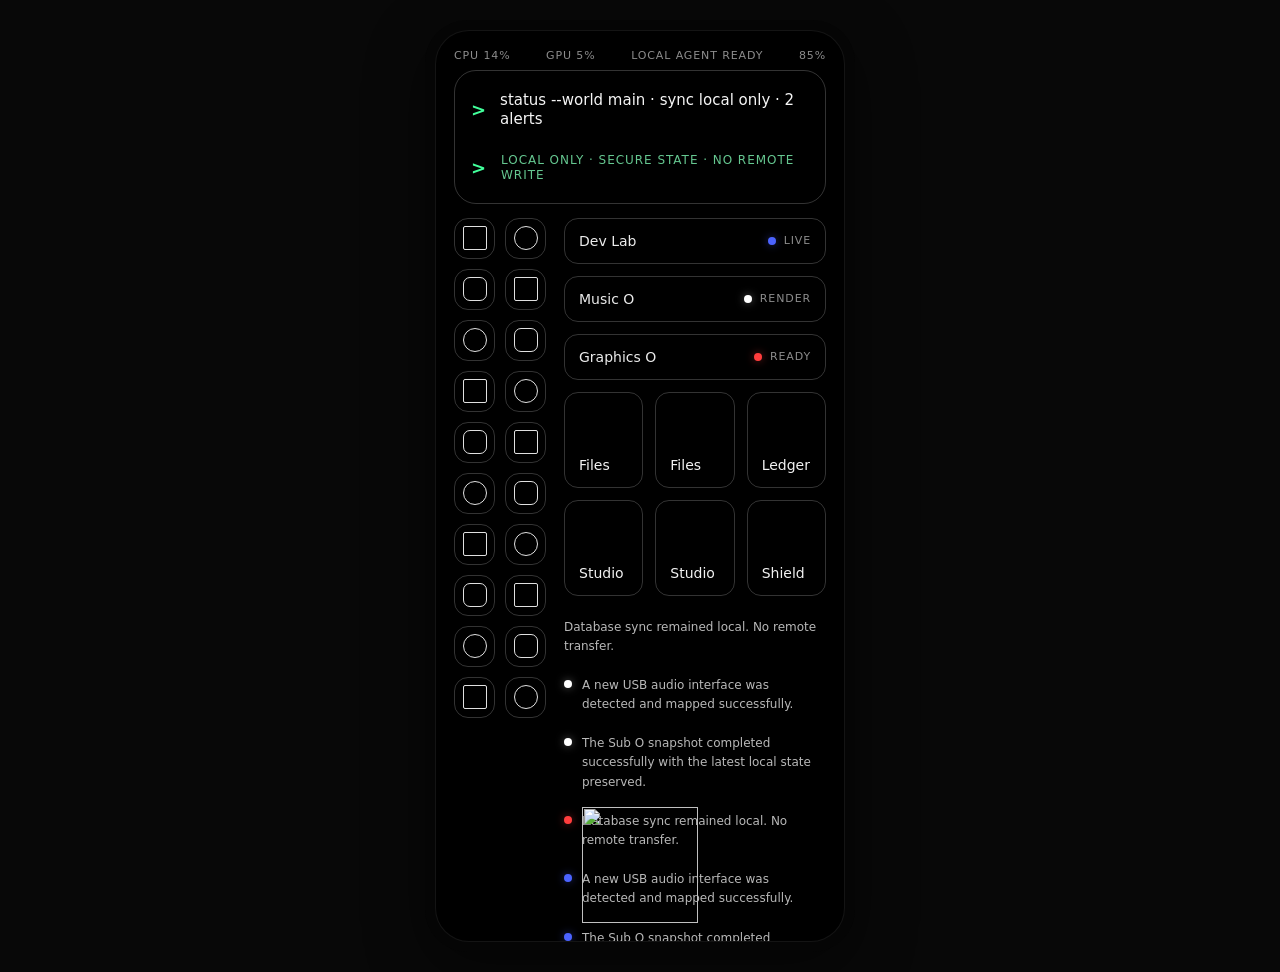
==== commit 7ce0ab3b: "Add files via upload" ====
--- a/index.html
+++ b/index.html
@@ -3,7 +3,7 @@
 <head>
   <meta charset="UTF-8" />
   <meta name="viewport" content="width=device-width, initial-scale=1.0" />
-  <title>O UI Refit v11</title>
+  <title>Minimal O UI v8</title>
   <link rel="stylesheet" href="./styles.css" />
   <script type="importmap">
   {
@@ -17,7 +17,7 @@
 <body>
   <div class="phone-shell">
     <div class="phone-screen" id="screenRoot">
-      <button class="pull-zone" id="pullZone" type="button" aria-label="Open overlay"></button>
+      <button class="pull-zone" id="pullZone" aria-label="Open overlay"></button>
 
       <header class="top-strip">
         <span>CPU 14%</span>
@@ -27,8 +27,14 @@
       </header>
 
       <section class="terminal-block">
-        <div class="terminal-row terminal-row-main"><span class="prompt">&gt;</span><span>status --world main · sync local only · 2 alerts</span></div>
-        <div class="terminal-row terminal-row-sub"><span class="prompt">&gt;</span><span>LOCAL ONLY · SECURE STATE · NO REMOTE WRITE</span></div>
+        <div class="terminal-row terminal-row-main">
+          <span class="prompt">&gt;</span>
+          <span>status --world main · sync local only · 2 alerts</span>
+        </div>
+        <div class="terminal-row terminal-row-sub">
+          <span class="prompt">&gt;</span>
+          <span>LOCAL ONLY · SECURE STATE · NO REMOTE WRITE</span>
+        </div>
       </section>
 
       <main class="layout">
@@ -51,6 +57,8 @@
           <button class="icon-frame"><span class="shape square"></span></button>
           <button class="icon-frame"><span class="shape circle"></span></button>
           <button class="icon-frame"><span class="shape rounded"></span></button>
+          <button class="icon-frame"><span class="shape square"></span></button>
+          <button class="icon-frame"><span class="shape circle"></span></button>
         </section>
 
         <section class="main-column">
@@ -67,39 +75,36 @@
             <small class="task-state task-state--red"><i></i>READY</small>
           </div>
 
-          <div class="app-grid-nine">
+          <div class="app-grid app-grid-six">
+            <div class="thin-frame app-card"><span>Files</span></div>
             <div class="thin-frame app-card"><span>Files</span></div>
             <div class="thin-frame app-card"><span>Ledger</span></div>
             <div class="thin-frame app-card"><span>Studio</span></div>
+            <div class="thin-frame app-card"><span>Studio</span></div>
             <div class="thin-frame app-card"><span>Shield</span></div>
-            <div class="thin-frame app-card"><span>Tasks</span></div>
-            <div class="thin-frame app-card"><span>Notes</span></div>
-            <div class="thin-frame app-card"><span>Audio</span></div>
-            <div class="thin-frame app-card"><span>Worlds</span></div>
-            <div class="thin-frame app-card"><span>Vault</span></div>
           </div>
 
           <div class="feed-text">
             <div class="feed-line">Database sync remained local. No remote transfer.</div>
             <div class="feed-line"><span class="feed-dot feed-dot--white"></span>A new USB audio interface was detected and mapped successfully.</div>
             <div class="feed-line"><span class="feed-dot feed-dot--white"></span>The Sub O snapshot completed successfully with the latest local state preserved.</div>
-            <div class="feed-line"><span class="feed-dot feed-dot--red"></span>Sandbox remained sealed. No external write occurred.</div>
-            <div class="feed-line"><span class="feed-dot feed-dot--blue"></span>Render pipeline cache warmed successfully.</div>
-            <div class="feed-line"><span class="feed-dot feed-dot--blue"></span>World state snapshot archived and indexed.</div>
+            <div class="feed-line"><span class="feed-dot feed-dot--red"></span>Database sync remained local. No remote transfer.</div>
+            <div class="feed-line"><span class="feed-dot feed-dot--blue"></span>A new USB audio interface was detected and mapped successfully.</div>
+            <div class="feed-line"><span class="feed-dot feed-dot--blue"></span>The Sub O snapshot completed successfully with the latest local state preserved.</div>
           </div>
         </section>
       </main>
 
-      <button class="floating-main-button" id="mainButton" type="button" aria-label="Open overlay">
-        <img class="button-ring" src="./assets/ui/bottom-ring.png" alt="" aria-hidden="true" />
-        <div class="button-model-slot model-slot" id="mainButtonGlbSlot" data-model-path="./assets/models/main-button.glb"></div>
+      <button class="floating-main-button" id="mainButton" aria-label="Open overlay" type="button">
+        <img class="button-ring" src="./assets/ui/ring-asset.png" alt="" aria-hidden="true" />
+        <div class="main-button-glb-slot model-slot button-model-slot" id="mainButtonGlbSlot" data-model-path="./assets/models/main-button.glb"></div>
       </button>
 
       <section class="system-overlay" id="systemOverlay" aria-hidden="true">
         <div class="overlay-panel">
-          <button class="overlay-close-button" id="overlayCloseButton" type="button" aria-label="Close overlay">×</button>
+          <button class="overlay-close-button" id="overlayCloseButton" aria-label="Close overlay" type="button">×</button>
           <div class="overlay-model-wrap">
-            <div class="overlay-model-slot model-slot" id="overlayGlbSlot" data-model-path="./assets/models/main-button.glb"></div>
+            <div class="overlay-glb-slot model-slot overlay-model-slot" id="overlayGlbSlot" data-model-path="./assets/models/main-button.glb"></div>
           </div>
           <div class="overlay-status">
             <div><span>Main Agent</span><b>main-core</b></div>
--- a/styles.css
+++ b/styles.css
@@ -1,79 +1,268 @@
 
-:root{
-  --fg:rgba(255,255,255,.95);
-  --muted:rgba(255,255,255,.55);
-  --green:#42ff9b;
-  --blue:#445cff;
-  --white:#fff;
-  --red:#8f1111;
-  --font:Inter,ui-sans-serif,system-ui,-apple-system,BlinkMacSystemFont,"Segoe UI",sans-serif;
-}
-*{box-sizing:border-box}
-html,body{margin:0;min-height:100%;background:#080808;color:var(--fg);font-family:var(--font)}
-body{display:grid;place-items:center;padding:20px}
-.phone-shell{width:min(430px,100%);aspect-ratio:9/19.5;background:#050505;border-radius:42px;padding:10px;box-shadow:0 18px 60px rgba(0,0,0,.45)}
-.phone-screen{position:relative;width:100%;height:100%;background:#000;border-radius:34px;overflow:hidden;border:1px solid rgba(255,255,255,.08)}
-.pull-zone{position:absolute;top:0;left:0;width:100%;height:86px;border:0;background:transparent;z-index:20;cursor:pointer}
-.top-strip{display:flex;justify-content:space-between;gap:10px;padding:18px 18px 8px;font-size:11px;letter-spacing:.08em;color:var(--muted);text-transform:uppercase}
-
-.terminal-block{margin:0 18px 12px;min-height:84px;border:1px solid rgba(255,255,255,.20);border-radius:22px;padding:16px 16px;display:grid;align-content:start;gap:10px}
-.terminal-row{display:flex;align-items:center;gap:12px;line-height:1.12}
-.terminal-row-main{font-size:15px;color:rgba(255,255,255,.96)}
-.terminal-row-sub{font-size:13px;color:rgba(130,255,185,.78);letter-spacing:.06em;text-transform:uppercase}
-.prompt{color:var(--green);font-weight:700;font-size:18px;line-height:1}
-
-.layout{display:grid;grid-template-columns:92px 1fr;gap:18px;padding:0 18px 104px}
-.icon-column{display:grid;grid-template-columns:repeat(2,1fr);gap:10px;align-content:start}
-.icon-frame,.thin-frame,.line-item{background:transparent;border:1px solid rgba(255,255,255,.20);border-radius:14px}
-.icon-frame{aspect-ratio:1;display:grid;place-items:center;padding:0;cursor:pointer}
-.shape{width:24px;height:24px;border:1.5px solid rgba(255,255,255,.88);display:block}
-.shape.circle{border-radius:50%}
-.shape.rounded{border-radius:7px}
-.shape.square{border-radius:2px}
-
-.main-column{display:grid;gap:12px;align-content:start}
-.line-item{min-height:46px;display:flex;align-items:center;justify-content:space-between;padding:0 14px;color:rgba(255,255,255,.92);font-size:14px}
-.task-state{display:inline-flex;align-items:center;gap:8px;color:var(--muted);text-transform:uppercase;letter-spacing:.08em;font-size:11px}
-.task-state i{width:8px;height:8px;border-radius:50%;display:inline-block}
-.task-state--blue i{background:var(--blue);box-shadow:0 0 8px rgba(68,92,255,.45)}
-.task-state--white i{background:var(--white);box-shadow:0 0 8px rgba(255,255,255,.35)}
-.task-state--red i{background:var(--red);box-shadow:0 0 8px rgba(143,17,17,.45);animation:blinkRed .95s steps(1,end) infinite}
-@keyframes blinkRed{0%,52%{opacity:1}53%,100%{opacity:.16}}
-
-.app-grid-nine{display:grid;grid-template-columns:repeat(3,minmax(0,1fr));gap:10px}
-.app-card{min-height:84px;padding:10px 12px;display:flex;align-items:flex-end;font-size:12px}
-
-.feed-text{display:grid;gap:10px;padding:4px 0 0;color:rgba(255,255,255,.72);font-size:11px;line-height:1.5}
-.feed-line{position:relative;padding-left:16px}
-.feed-line:first-child{padding-left:0}
-.feed-dot{position:absolute;left:0;top:.35em;width:8px;height:8px;border-radius:50%}
-.feed-dot--white{background:var(--white);box-shadow:0 0 8px rgba(255,255,255,.35)}
-.feed-dot--blue{background:var(--blue);box-shadow:0 0 8px rgba(68,92,255,.45)}
-.feed-dot--red{background:var(--red);box-shadow:0 0 8px rgba(143,17,17,.45);animation:blinkRed .95s steps(1,end) infinite}
-
-.floating-main-button{position:absolute;left:50%;bottom:12px;transform:translateX(-50%);width:50px;height:50px;border:0;background:transparent;padding:0;cursor:pointer;z-index:10}
-.button-ring{position:absolute;inset:0;width:100%;height:100%;z-index:3;pointer-events:none;filter:drop-shadow(0 0 2px rgba(255,255,255,.15))}
-.model-slot{width:100%;height:100%;position:relative;background:transparent}
-.button-model-slot{position:absolute;inset:9px;border-radius:50%;overflow:hidden}
-.model-slot canvas{width:100%;height:100%;display:block}
-
-.system-overlay{position:absolute;inset:0;opacity:0;pointer-events:none;transition:opacity .22s ease;background:rgba(0,0,0,.94)}
-.system-overlay.is-open{opacity:1;pointer-events:auto}
-.overlay-panel{position:absolute;inset:0;padding:24px 20px 28px;display:grid;grid-template-rows:auto 1fr auto;gap:18px;align-items:center}
-.overlay-close-button{justify-self:end;width:42px;height:42px;border-radius:50%;border:0;background:transparent;color:#fff;font-size:28px;line-height:1;cursor:pointer;z-index:50}
-.overlay-model-wrap{width:min(82vw,344px);aspect-ratio:1;margin:0 auto}
-.overlay-model-slot{width:100%;height:100%;overflow:hidden}
-.overlay-status{display:grid;gap:12px}
-.overlay-status>div{min-height:42px;display:grid;grid-template-columns:90px 1fr;gap:10px;align-items:center;padding:0}
-.overlay-status span{color:var(--muted)}
-.overlay-status b{color:var(--fg);font-weight:600}
-
-.screen-overlay-open .layout,.screen-overlay-open .top-strip,.screen-overlay-open .terminal-block,.screen-overlay-open .floating-main-button{opacity:.08;filter:blur(6px);transition:opacity .24s ease,filter .24s ease}
-
-@media (max-width:420px){
-  body{padding:10px}
-  .layout{gap:12px;padding:0 14px 108px;grid-template-columns:86px 1fr}
-  .top-strip{padding:16px 14px 8px;font-size:10px}
-  .terminal-block{margin:0 14px 10px;min-height:80px}
-  .app-card{min-height:78px}
-}
+:root {
+  --bg: #000;
+  --fg: rgba(255,255,255,.95);
+  --muted: rgba(255,255,255,.55);
+  --line: rgba(255,255,255,.88);
+  --green: #42ff9b;
+  --blue: #4b63ff;
+  --white: #ffffff;
+  --red: #ff3d3d;
+  --font: Inter, ui-sans-serif, system-ui, -apple-system, BlinkMacSystemFont, "Segoe UI", sans-serif;
+}
+* { box-sizing: border-box; }
+html, body {
+  margin: 0;
+  min-height: 100%;
+  background: #080808;
+  color: var(--fg);
+  font-family: var(--font);
+}
+body { display: grid; place-items: center; padding: 20px; }
+
+.phone-shell {
+  width: min(430px, 100%);
+  aspect-ratio: 9 / 19.5;
+  background: #050505;
+  border-radius: 42px;
+  padding: 10px;
+  box-shadow: 0 18px 60px rgba(0,0,0,.45);
+}
+.phone-screen {
+  position: relative;
+  width: 100%;
+  height: 100%;
+  background: #000;
+  border-radius: 34px;
+  overflow: hidden;
+  border: 1px solid rgba(255,255,255,.08);
+}
+.pull-zone {
+  position: absolute;
+  top: 0; left: 0; width: 100%; height: 86px;
+  border: 0; background: transparent; z-index: 20; cursor: pointer;
+}
+.top-strip {
+  display: flex; justify-content: space-between; gap: 10px;
+  padding: 18px 18px 8px;
+  font-size: 11px; letter-spacing: .08em;
+  color: var(--muted); text-transform: uppercase;
+}
+.terminal-block {
+  margin: 0 18px 14px;
+  min-height: 128px;
+  border: 1px solid rgba(255,255,255,.20);
+  border-radius: 22px;
+  padding: 20px 16px;
+  display: grid;
+  align-content: center;
+  gap: 24px;
+}
+.terminal-row {
+  display: flex;
+  align-items: center;
+  gap: 14px;
+  color: rgba(255,255,255,.66);
+  font-size: 12px;
+  line-height: 1.25;
+}
+.terminal-row-main {
+  font-size: 15px;
+  color: rgba(255,255,255,.96);
+}
+.terminal-row-sub {
+  font-size: 12px;
+  color: rgba(130,255,185,.78);
+  letter-spacing: .08em;
+  text-transform: uppercase;
+}
+.prompt {
+  color: var(--green);
+  font-weight: 700;
+  font-size: 18px;
+  line-height: 1;
+  flex: 0 0 auto;
+}
+
+.layout {
+  display: grid;
+  grid-template-columns: 92px 1fr;
+  gap: 18px;
+  padding: 0 18px 184px;
+}
+.icon-column {
+  display: grid;
+  grid-template-columns: repeat(2, 1fr);
+  gap: 10px;
+  align-content: start;
+}
+.icon-frame, .thin-frame, .line-item {
+  background: transparent;
+  border: 1px solid rgba(255,255,255,.20);
+  border-radius: 14px;
+}
+.icon-frame {
+  aspect-ratio: 1;
+  display: grid;
+  place-items: center;
+  padding: 0;
+  cursor: pointer;
+}
+.shape {
+  width: 24px; height: 24px;
+  border: 1.5px solid var(--line);
+  display: block;
+}
+.shape.circle { border-radius: 50%; }
+.shape.rounded { border-radius: 7px; }
+.shape.square { border-radius: 2px; }
+
+.main-column { display: grid; gap: 12px; align-content: start; }
+.line-item {
+  min-height: 46px;
+  display: flex; align-items: center; justify-content: space-between;
+  padding: 0 14px;
+  color: rgba(255,255,255,.92);
+  font-size: 14px;
+}
+.task-state {
+  display: inline-flex; align-items: center; gap: 8px;
+  color: var(--muted); text-transform: uppercase; letter-spacing: .08em; font-size: 11px;
+}
+.task-state i {
+  width: 8px; height: 8px; border-radius: 50%; display: inline-block;
+}
+.task-state--blue i { background: var(--blue); box-shadow: 0 0 8px rgba(75,99,255,.45); }
+.task-state--white i { background: var(--white); box-shadow: 0 0 8px rgba(255,255,255,.35); }
+.task-state--red i {
+  background: var(--red);
+  box-shadow: 0 0 8px rgba(255,61,61,.45);
+  animation: blinkRed .95s steps(1, end) infinite;
+}
+@keyframes blinkRed { 0%, 52% { opacity: 1; } 53%, 100% { opacity: .16; } }
+
+.app-grid-six {
+  display: grid;
+  grid-template-columns: repeat(3, minmax(0, 1fr));
+  gap: 12px;
+}
+.app-card {
+  min-height: 96px; padding: 14px; display: flex; align-items: flex-end; font-size: 14px;
+}
+
+.feed-text {
+  display: grid;
+  gap: 20px;
+  padding: 10px 0 0;
+  color: rgba(255,255,255,.72);
+  font-size: 12px;
+  line-height: 1.6;
+}
+.feed-line {
+  position: relative;
+  padding-left: 18px;
+}
+.feed-line:first-child {
+  padding-left: 0;
+}
+.feed-dot {
+  position: absolute;
+  left: 0;
+  top: .35em;
+  width: 8px; height: 8px;
+  border-radius: 50%;
+  display: inline-block;
+}
+.feed-dot--white { background: var(--white); box-shadow: 0 0 8px rgba(255,255,255,.35); }
+.feed-dot--blue { background: var(--blue); box-shadow: 0 0 8px rgba(75,99,255,.45); }
+.feed-dot--red { background: var(--red); box-shadow: 0 0 8px rgba(255,61,61,.45); animation: blinkRed .95s steps(1, end) infinite; }
+
+.floating-main-button {
+  position: absolute;
+  left: 50%; bottom: 18px;
+  transform: translateX(-50%);
+  width: 116px; height: 116px;
+  border: 0; background: transparent; padding: 0; cursor: pointer; z-index: 10;
+}
+.button-ring {
+  position: absolute;
+  inset: 0;
+  width: 100%; height: 100%;
+  z-index: 3;
+  pointer-events: none;
+}
+.model-slot {
+  width: 100%; height: 100%;
+  position: relative; background: transparent;
+}
+.button-model-slot {
+  position: absolute;
+  inset: 14px;
+  border-radius: 50%;
+  overflow: hidden;
+}
+.model-slot canvas {
+  width: 100%; height: 100%; display: block;
+}
+.loading-badge, .model-error {
+  position: absolute; left: 50%; top: 50%;
+  transform: translate(-50%, -50%);
+  font-size: 11px; color: rgba(255,255,255,.78); white-space: nowrap;
+}
+.model-error { color: #ffd4d4; }
+
+.system-overlay {
+  position: absolute; inset: 0;
+  opacity: 0; pointer-events: none;
+  transition: opacity .22s ease;
+  background: rgba(0,0,0,.94);
+}
+.system-overlay.is-open { opacity: 1; pointer-events: auto; }
+.overlay-panel {
+  position: absolute; inset: 0;
+  padding: 24px 20px 28px;
+  display: grid; grid-template-rows: auto 1fr auto;
+  gap: 18px; align-items: center;
+}
+.overlay-close-button {
+  justify-self: end;
+  width: 42px; height: 42px;
+  border-radius: 50%;
+  border: 0; background: transparent; color: #fff;
+  font-size: 28px; line-height: 1; cursor: pointer;
+  position: relative; z-index: 50;
+}
+.overlay-model-wrap {
+  width: min(82vw, 344px);
+  aspect-ratio: 1;
+  margin: 0 auto;
+}
+.overlay-model-slot { width: 100%; height: 100%; overflow: hidden; }
+.overlay-status { display: grid; gap: 12px; }
+.overlay-status > div {
+  min-height: 42px;
+  display: grid; grid-template-columns: 90px 1fr; gap: 10px;
+  align-items: center; padding: 0;
+  border: 0;
+}
+.overlay-status span { color: var(--muted); }
+.overlay-status b { color: var(--fg); font-weight: 600; }
+
+.screen-overlay-open .layout,
+.screen-overlay-open .top-strip,
+.screen-overlay-open .terminal-block,
+.screen-overlay-open .floating-main-button {
+  opacity: .08;
+  filter: blur(6px);
+  transition: opacity .24s ease, filter .24s ease;
+}
+
+@media (max-width: 420px) {
+  body { padding: 10px; }
+  .layout { gap: 12px; padding: 0 14px 188px; grid-template-columns: 86px 1fr; }
+  .top-strip { padding: 16px 14px 8px; font-size: 10px; }
+  .terminal-block { margin: 0 14px 10px; min-height: 124px; }
+  .app-grid-six { gap: 10px; }
+  .app-card { min-height: 86px; font-size: 12px; }
+  .floating-main-button { width: 110px; height: 110px; bottom: 16px; }
+}
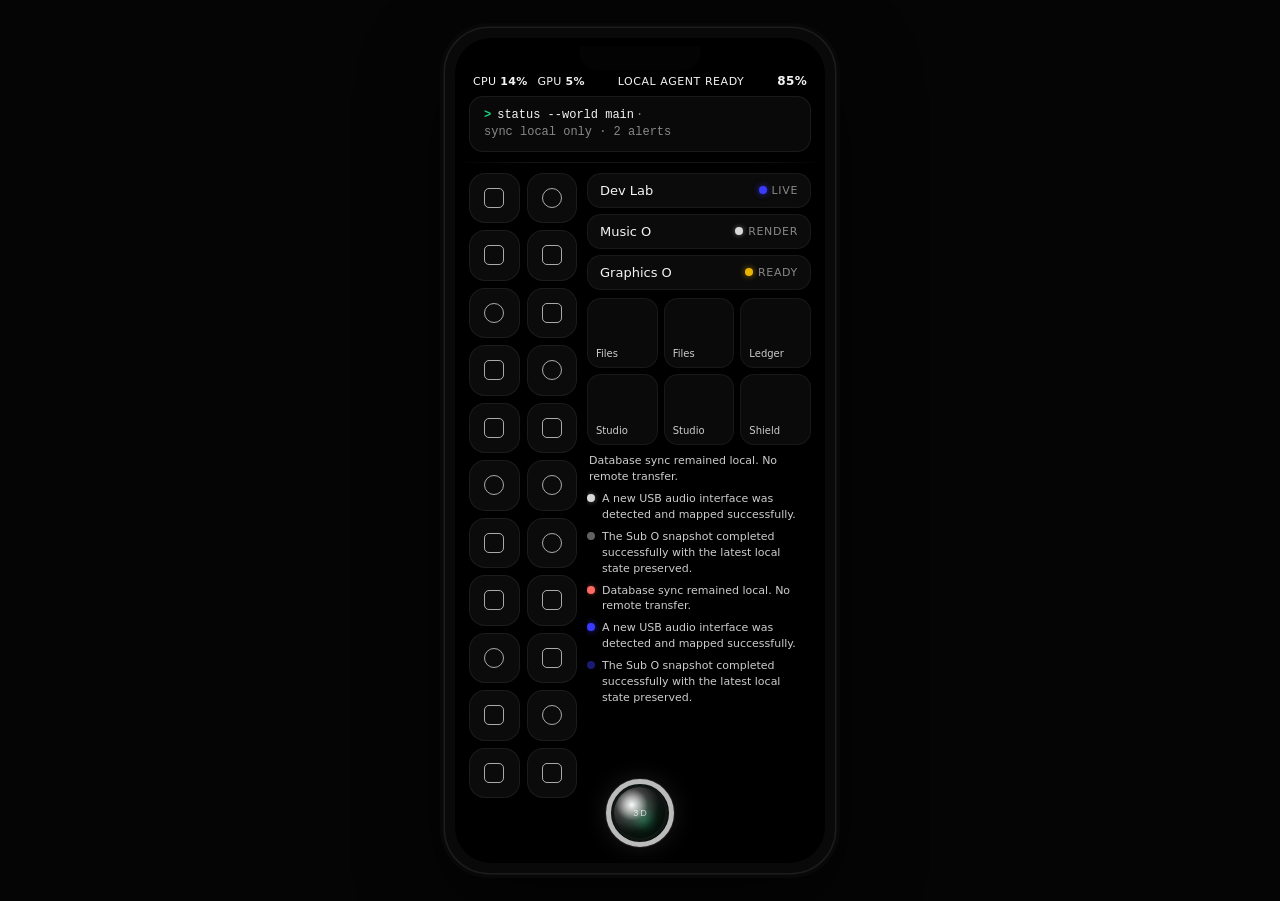
==== commit d8d033e2: "Add files via upload" ====
--- a/index.html
+++ b/index.html
@@ -3,120 +3,132 @@
 <head>
   <meta charset="UTF-8" />
   <meta name="viewport" content="width=device-width, initial-scale=1.0" />
-  <title>Minimal O UI v8</title>
+  <title>O Main UI Preview</title>
   <link rel="stylesheet" href="./styles.css" />
-  <script type="importmap">
-  {
-    "imports": {
-      "three": "https://unpkg.com/three@0.161.0/build/three.module.js",
-      "three/addons/": "https://unpkg.com/three@0.161.0/examples/jsm/"
-    }
-  }
-  </script>
 </head>
 <body>
-  <div class="phone-shell">
-    <div class="phone-screen" id="screenRoot">
-      <button class="pull-zone" id="pullZone" aria-label="Open overlay"></button>
+  <div class="stage">
+    <div class="phone">
+      <div class="screen" id="screenRoot">
+        <div class="notch"></div>
+        <button class="pull-zone" id="pullZone" aria-label="Open system overlay"></button>
 
-      <header class="top-strip">
-        <span>CPU 14%</span>
-        <span>GPU 5%</span>
-        <span>LOCAL AGENT READY</span>
-        <span>85%</span>
-      </header>
+        <!-- STATUS BAR -->
+        <div class="statusbar" id="statusBar">
+          <span class="s-item">CPU <b>14%</b></span>
+          <span class="s-item">GPU <b>5%</b></span>
+          <span class="s-item s-agent">LOCAL AGENT READY</span>
+          <span class="s-item s-batt"><b>85%</b></span>
+        </div>
 
-      <section class="terminal-block">
-        <div class="terminal-row terminal-row-main">
-          <span class="prompt">&gt;</span>
-          <span>status --world main · sync local only · 2 alerts</span>
-        </div>
-        <div class="terminal-row terminal-row-sub">
-          <span class="prompt">&gt;</span>
-          <span>LOCAL ONLY · SECURE STATE · NO REMOTE WRITE</span>
-        </div>
-      </section>
-
-      <main class="layout">
-        <section class="icon-column">
-          <button class="icon-frame"><span class="shape square"></span></button>
-          <button class="icon-frame"><span class="shape circle"></span></button>
-          <button class="icon-frame"><span class="shape rounded"></span></button>
-          <button class="icon-frame"><span class="shape square"></span></button>
-          <button class="icon-frame"><span class="shape circle"></span></button>
-          <button class="icon-frame"><span class="shape rounded"></span></button>
-          <button class="icon-frame"><span class="shape square"></span></button>
-          <button class="icon-frame"><span class="shape circle"></span></button>
-          <button class="icon-frame"><span class="shape rounded"></span></button>
-          <button class="icon-frame"><span class="shape square"></span></button>
-          <button class="icon-frame"><span class="shape circle"></span></button>
-          <button class="icon-frame"><span class="shape rounded"></span></button>
-          <button class="icon-frame"><span class="shape square"></span></button>
-          <button class="icon-frame"><span class="shape circle"></span></button>
-          <button class="icon-frame"><span class="shape rounded"></span></button>
-          <button class="icon-frame"><span class="shape square"></span></button>
-          <button class="icon-frame"><span class="shape circle"></span></button>
-          <button class="icon-frame"><span class="shape rounded"></span></button>
-          <button class="icon-frame"><span class="shape square"></span></button>
-          <button class="icon-frame"><span class="shape circle"></span></button>
+        <!-- TERMINAL -->
+        <section class="terminal">
+          <div class="terminal-body">
+            <span class="t-caret">&gt;</span>
+            <span class="t-cmd"> status --world main</span>
+            <span class="t-sep"> · </span>
+            <span class="t-dim">sync local only · 2 alerts</span>
+          </div>
         </section>
 
-        <section class="main-column">
-          <div class="line-item">
-            <span>Dev Lab</span>
-            <small class="task-state task-state--blue"><i></i>LIVE</small>
+        <div class="h-divider"></div>
+
+        <!-- MAIN AREA -->
+        <main class="main">
+
+          <!-- LEFT: ICON GRID -->
+          <section class="grid-panel">
+            <div class="icon-grid">
+              <div class="slot"><div class="glyph sq"></div></div>
+              <div class="slot"><div class="glyph ci"></div></div>
+              <div class="slot"><div class="glyph sq"></div></div>
+              <div class="slot"><div class="glyph sq"></div></div>
+              <div class="slot"><div class="glyph ci"></div></div>
+              <div class="slot"><div class="glyph sq"></div></div>
+              <div class="slot"><div class="glyph sq"></div></div>
+              <div class="slot"><div class="glyph ci"></div></div>
+              <div class="slot"><div class="glyph sq"></div></div>
+              <div class="slot"><div class="glyph sq"></div></div>
+              <div class="slot"><div class="glyph ci"></div></div>
+              <div class="slot"><div class="glyph sq rnd"></div></div>
+              <div class="slot"><div class="glyph sq"></div></div>
+              <div class="slot"><div class="glyph ci"></div></div>
+              <div class="slot"><div class="glyph sq"></div></div>
+              <div class="slot"><div class="glyph sq"></div></div>
+              <div class="slot"><div class="glyph ci"></div></div>
+              <div class="slot"><div class="glyph sq"></div></div>
+              <div class="slot"><div class="glyph sq"></div></div>
+              <div class="slot"><div class="glyph ci"></div></div>
+              <div class="slot"><div class="glyph sq"></div></div>
+              <div class="slot"><div class="glyph sq"></div></div>
+            </div>
+          </section>
+
+          <!-- RIGHT COLUMN -->
+          <section class="right-column">
+
+            <!-- SUB-O LIST -->
+            <section class="subo-list">
+              <div class="chip">
+                <span class="chip-name">Dev Lab</span>
+                <small class="chip-status"><span class="dot dot-blue"></span>LIVE</small>
+              </div>
+              <div class="chip">
+                <span class="chip-name">Music O</span>
+                <small class="chip-status"><span class="dot dot-white"></span>RENDER</small>
+              </div>
+              <div class="chip">
+                <span class="chip-name">Graphics O</span>
+                <small class="chip-status"><span class="dot dot-yellow"></span>READY</small>
+              </div>
+            </section>
+
+            <!-- PINNED APPS 3x2 -->
+            <section class="pinned-apps">
+              <div class="pinned-grid">
+                <div class="app-tile"><span>Files</span></div>
+                <div class="app-tile"><span>Files</span></div>
+                <div class="app-tile"><span>Ledger</span></div>
+                <div class="app-tile"><span>Studio</span></div>
+                <div class="app-tile"><span>Studio</span></div>
+                <div class="app-tile"><span>Shield</span></div>
+              </div>
+            </section>
+
+            <!-- SYSTEM FEED -->
+            <section class="system-feed">
+              <p class="feed-plain">Database sync remained local. No remote transfer.</p>
+              <div class="feed-item"><span class="dot dot-white"></span><span>A new USB audio interface was detected and mapped successfully.</span></div>
+              <div class="feed-item"><span class="dot dot-white dot-dim"></span><span>The Sub O snapshot completed successfully with the latest local state preserved.</span></div>
+              <div class="feed-item"><span class="dot dot-red"></span><span>Database sync remained local. No remote transfer.</span></div>
+              <div class="feed-item"><span class="dot dot-blue"></span><span>A new USB audio interface was detected and mapped successfully.</span></div>
+              <div class="feed-item"><span class="dot dot-blue dot-dim"></span><span>The Sub O snapshot completed successfully with the latest local state preserved.</span></div>
+            </section>
+
+          </section>
+        </main>
+
+        <!-- 3D FLOATING BUTTON — untouched, linked to main.js -->
+        <button class="floating-main-button" aria-label="Main button">
+          <div class="main-button-inner">
+            <div class="main-button-glb-slot model-slot" id="mainButtonGlbSlot" data-model-path="./assets/models/main-button.glb"></div>
           </div>
-          <div class="line-item">
-            <span>Music O</span>
-            <small class="task-state task-state--white"><i></i>RENDER</small>
-          </div>
-          <div class="line-item">
-            <span>Graphics O</span>
-            <small class="task-state task-state--red"><i></i>READY</small>
-          </div>
+        </button>
 
-          <div class="app-grid app-grid-six">
-            <div class="thin-frame app-card"><span>Files</span></div>
-            <div class="thin-frame app-card"><span>Files</span></div>
-            <div class="thin-frame app-card"><span>Ledger</span></div>
-            <div class="thin-frame app-card"><span>Studio</span></div>
-            <div class="thin-frame app-card"><span>Studio</span></div>
-            <div class="thin-frame app-card"><span>Shield</span></div>
-          </div>
-
-          <div class="feed-text">
-            <div class="feed-line">Database sync remained local. No remote transfer.</div>
-            <div class="feed-line"><span class="feed-dot feed-dot--white"></span>A new USB audio interface was detected and mapped successfully.</div>
-            <div class="feed-line"><span class="feed-dot feed-dot--white"></span>The Sub O snapshot completed successfully with the latest local state preserved.</div>
-            <div class="feed-line"><span class="feed-dot feed-dot--red"></span>Database sync remained local. No remote transfer.</div>
-            <div class="feed-line"><span class="feed-dot feed-dot--blue"></span>A new USB audio interface was detected and mapped successfully.</div>
-            <div class="feed-line"><span class="feed-dot feed-dot--blue"></span>The Sub O snapshot completed successfully with the latest local state preserved.</div>
+        <!-- SYSTEM OVERLAY — untouched, linked to main.js -->
+        <section class="system-overlay" id="systemOverlay" aria-hidden="true">
+          <div class="system-overlay-panel">
+            <button class="overlay-close-button" id="overlayCloseButton" aria-label="Return to home">O</button>
+            <div class="overlay-centerpiece">
+              <div class="overlay-glb-slot model-slot overlay-model-slot" id="overlayGlbSlot" data-model-path="./assets/models/main-button.glb"></div>
+            </div>
           </div>
         </section>
-      </main>
 
-      <button class="floating-main-button" id="mainButton" aria-label="Open overlay" type="button">
-        <img class="button-ring" src="./assets/ui/ring-asset.png" alt="" aria-hidden="true" />
-        <div class="main-button-glb-slot model-slot button-model-slot" id="mainButtonGlbSlot" data-model-path="./assets/models/main-button.glb"></div>
-      </button>
-
-      <section class="system-overlay" id="systemOverlay" aria-hidden="true">
-        <div class="overlay-panel">
-          <button class="overlay-close-button" id="overlayCloseButton" aria-label="Close overlay" type="button">×</button>
-          <div class="overlay-model-wrap">
-            <div class="overlay-glb-slot model-slot overlay-model-slot" id="overlayGlbSlot" data-model-path="./assets/models/main-button.glb"></div>
-          </div>
-          <div class="overlay-status">
-            <div><span>Main Agent</span><b>main-core</b></div>
-            <div><span>API</span><b>127.0.0.1:9090</b></div>
-            <div><span>Local</span><b>localhost</b></div>
-            <div><span>Status</span><b><small class="task-state task-state--red"><i></i>ACTIVE</small></b></div>
-          </div>
-        </div>
-      </section>
+      </div>
     </div>
   </div>
 
-  <script type="module" src="./js/main.js"></script>
+  <script src="./js/main.js"></script>
 </body>
 </html>
--- a/styles.css
+++ b/styles.css
@@ -1,268 +1,462 @@
-
 :root {
   --bg: #000;
-  --fg: rgba(255,255,255,.95);
-  --muted: rgba(255,255,255,.55);
-  --line: rgba(255,255,255,.88);
-  --green: #42ff9b;
-  --blue: #4b63ff;
-  --white: #ffffff;
-  --red: #ff3d3d;
+  --fg: #f4f4f4;
+  --muted: #888;
+  --line: #222;
+  --accent: #17d07a;
+  --panel: rgba(255,255,255,0.04);
+  --warning: #ffb347;
+  --danger: #ff6961;
+  --radius: 28px;
   --font: Inter, ui-sans-serif, system-ui, -apple-system, BlinkMacSystemFont, "Segoe UI", sans-serif;
 }
-* { box-sizing: border-box; }
+
+* { box-sizing: border-box; margin: 0; padding: 0; }
+
 html, body {
-  margin: 0;
   min-height: 100%;
-  background: #080808;
+  background: #050505;
   color: var(--fg);
   font-family: var(--font);
 }
-body { display: grid; place-items: center; padding: 20px; }
-
-.phone-shell {
-  width: min(430px, 100%);
+
+body {
+  display: grid;
+  place-items: center;
+  padding: 28px;
+}
+
+.stage {
+  width: 100%;
+  display: grid;
+  place-items: center;
+}
+
+/* ───── PHONE SHELL ───── */
+.phone {
+  width: min(390px, 100%);
   aspect-ratio: 9 / 19.5;
-  background: #050505;
-  border-radius: 42px;
+  border-radius: 44px;
+  background: #090909;
   padding: 10px;
-  box-shadow: 0 18px 60px rgba(0,0,0,.45);
-}
-.phone-screen {
+  box-shadow:
+    0 0 0 1.5px #1c1c1c,
+    0 0 0 5px #080808,
+    0 32px 80px rgba(0,0,0,.6);
+  position: relative;
+}
+
+.screen {
   position: relative;
   width: 100%;
   height: 100%;
+  border-radius: 36px;
   background: #000;
-  border-radius: 34px;
   overflow: hidden;
-  border: 1px solid rgba(255,255,255,.08);
-}
+  display: flex;
+  flex-direction: column;
+}
+
+.notch {
+  position: absolute;
+  top: 8px;
+  left: 50%;
+  transform: translateX(-50%);
+  width: 120px;
+  height: 24px;
+  border-radius: 0 0 16px 16px;
+  background: #030303;
+  z-index: 20;
+}
+
 .pull-zone {
   position: absolute;
-  top: 0; left: 0; width: 100%; height: 86px;
-  border: 0; background: transparent; z-index: 20; cursor: pointer;
-}
-.top-strip {
-  display: flex; justify-content: space-between; gap: 10px;
-  padding: 18px 18px 8px;
-  font-size: 11px; letter-spacing: .08em;
-  color: var(--muted); text-transform: uppercase;
-}
-.terminal-block {
-  margin: 0 18px 14px;
-  min-height: 128px;
-  border: 1px solid rgba(255,255,255,.20);
-  border-radius: 22px;
-  padding: 20px 16px;
-  display: grid;
-  align-content: center;
-  gap: 24px;
-}
-.terminal-row {
+  top: 0; left: 0;
+  width: 100%; height: 80px;
+  border: 0; background: transparent;
+  z-index: 18; cursor: pointer;
+}
+
+/* ───── STATUS BAR ───── */
+.statusbar {
   display: flex;
   align-items: center;
-  gap: 14px;
-  color: rgba(255,255,255,.66);
+  gap: 10px;
+  padding: 36px 18px 8px;
+  font-size: 11px;
+  letter-spacing: .03em;
+  color: var(--fg);
+  z-index: 3;
+  flex-shrink: 0;
+}
+
+.s-item {
+  white-space: nowrap;
+  color: var(--fg);
+  font-size: 11px;
+}
+
+.s-item b { font-weight: 600; }
+
+.s-agent {
+  flex: 1;
+  text-align: center;
+  letter-spacing: .05em;
+  font-size: 11px;
+}
+
+.s-batt {
+  margin-left: auto;
   font-size: 12px;
-  line-height: 1.25;
-}
-.terminal-row-main {
-  font-size: 15px;
-  color: rgba(255,255,255,.96);
-}
-.terminal-row-sub {
+}
+
+/* ───── TERMINAL ───── */
+.terminal {
+  margin: 0 14px 0;
+  flex-shrink: 0;
+}
+
+.terminal-body {
+  font-family: ui-monospace, SFMono-Regular, Menlo, Monaco, Consolas, monospace;
   font-size: 12px;
-  color: rgba(130,255,185,.78);
-  letter-spacing: .08em;
-  text-transform: uppercase;
-}
-.prompt {
-  color: var(--green);
+  background: rgba(255,255,255,.035);
+  border: 1px solid rgba(255,255,255,.07);
+  border-radius: 14px;
+  padding: 10px 14px;
+  line-height: 1.4;
+  display: flex;
+  align-items: center;
+  flex-wrap: wrap;
+  gap: 0;
+}
+
+.t-caret {
+  color: var(--accent);
   font-weight: 700;
-  font-size: 18px;
-  line-height: 1;
-  flex: 0 0 auto;
-}
-
-.layout {
-  display: grid;
-  grid-template-columns: 92px 1fr;
-  gap: 18px;
-  padding: 0 18px 184px;
-}
-.icon-column {
+  margin-right: 6px;
+}
+
+.t-cmd { color: var(--fg); }
+.t-sep { color: var(--muted); margin: 0 2px; }
+.t-dim { color: var(--muted); }
+
+/* ───── HORIZONTAL DIVIDER ───── */
+.h-divider {
+  height: 1px;
+  background: linear-gradient(90deg, transparent 0%, rgba(255,255,255,.08) 20%, rgba(255,255,255,.08) 80%, transparent 100%);
+  margin: 10px 0 6px;
+  flex-shrink: 0;
+}
+
+/* ───── MAIN 2-COL LAYOUT ───── */
+.main {
+  flex: 1;
+  display: grid;
+  grid-template-columns: 108px 1fr;
+  gap: 10px;
+  padding: 4px 14px 88px;
+  min-height: 0;
+  overflow: hidden;
+}
+
+/* ───── LEFT: ICON GRID ───── */
+.grid-panel {
+  display: flex;
+  flex-direction: column;
+  min-height: 0;
+}
+
+.icon-grid {
   display: grid;
   grid-template-columns: repeat(2, 1fr);
-  gap: 10px;
+  gap: 7px;
   align-content: start;
 }
-.icon-frame, .thin-frame, .line-item {
+
+.slot {
+  aspect-ratio: 1;
+  border-radius: 16px;
+  background: rgba(255,255,255,.045);
+  border: 1px solid rgba(255,255,255,.07);
+  display: grid;
+  place-items: center;
+}
+
+.glyph {
+  width: 20px;
+  height: 20px;
+  border: 1.5px solid rgba(255,255,255,.65);
+}
+
+.glyph.sq  { border-radius: 5px; }
+.glyph.ci  { border-radius: 50%; }
+.glyph.rnd { border-radius: 10px; }
+
+/* ───── RIGHT COLUMN ───── */
+.right-column {
+  display: flex;
+  flex-direction: column;
+  gap: 8px;
+  min-height: 0;
+  overflow: hidden;
+}
+
+/* SUB-O CHIPS */
+.subo-list {
+  display: flex;
+  flex-direction: column;
+  gap: 6px;
+}
+
+.chip {
+  display: flex;
+  justify-content: space-between;
+  align-items: center;
+  padding: 9px 12px;
+  border-radius: 14px;
+  background: rgba(255,255,255,.045);
+  border: 1px solid rgba(255,255,255,.06);
+}
+
+.chip-name {
+  font-size: 13px;
+  font-weight: 500;
+  color: var(--fg);
+}
+
+.chip-status {
+  display: flex;
+  align-items: center;
+  gap: 5px;
+  font-size: 11px;
+  letter-spacing: .06em;
+  color: var(--muted);
+  font-weight: 500;
+}
+
+/* DOTS */
+.dot {
+  display: inline-block;
+  width: 8px;
+  height: 8px;
+  border-radius: 50%;
+  flex-shrink: 0;
+}
+
+.dot-blue   { background: #3a3aff; box-shadow: 0 0 6px rgba(58,58,255,.7); }
+.dot-white  { background: #d8d8d8; box-shadow: 0 0 5px rgba(200,200,200,.5); }
+.dot-yellow { background: #e8b400; box-shadow: 0 0 6px rgba(232,180,0,.6); }
+.dot-red    { background: var(--danger); box-shadow: 0 0 5px rgba(255,105,97,.5); }
+.dot-dim    { opacity: .45; box-shadow: none; }
+
+/* PINNED APPS 3×2 */
+.pinned-apps { flex-shrink: 0; }
+
+.pinned-grid {
+  display: grid;
+  grid-template-columns: repeat(3, 1fr);
+  gap: 6px;
+}
+
+.app-tile {
+  border-radius: 14px;
+  aspect-ratio: 1;
+  background: rgba(255,255,255,.04);
+  border: 1px solid rgba(255,255,255,.06);
+  display: flex;
+  align-items: flex-end;
+  padding: 8px;
+}
+
+.app-tile span {
+  font-size: 10px;
+  color: #ccc;
+  font-weight: 400;
+}
+
+/* SYSTEM FEED */
+.system-feed {
+  display: flex;
+  flex-direction: column;
+  gap: 6px;
+  overflow: hidden;
+}
+
+.feed-plain {
+  font-size: 11px;
+  color: #ccc;
+  line-height: 1.45;
+  padding: 0 2px;
+}
+
+.feed-item {
+  display: flex;
+  align-items: flex-start;
+  gap: 7px;
+  font-size: 11px;
+  color: #ccc;
+  line-height: 1.45;
+}
+
+.feed-item .dot {
+  margin-top: 3px;
+  flex-shrink: 0;
+}
+
+/* ───── 3D FLOATING BUTTON (untouched structure) ───── */
+.floating-main-button {
+  position: absolute;
+  left: 50%;
+  bottom: 16px;
+  transform: translateX(-50%);
+  width: 68px;
+  height: 68px;
+  border-radius: 50%;
+  border: 5px solid rgba(220,220,220,.85);
   background: transparent;
-  border: 1px solid rgba(255,255,255,.20);
-  border-radius: 14px;
-}
-.icon-frame {
-  aspect-ratio: 1;
-  display: grid;
-  place-items: center;
-  padding: 0;
+  box-shadow:
+    0 0 0 1px rgba(255,255,255,.08),
+    0 0 24px rgba(255,255,255,.10);
+  z-index: 5;
+  display: grid;
+  place-items: center;
   cursor: pointer;
 }
-.shape {
-  width: 24px; height: 24px;
-  border: 1.5px solid var(--line);
-  display: block;
-}
-.shape.circle { border-radius: 50%; }
-.shape.rounded { border-radius: 7px; }
-.shape.square { border-radius: 2px; }
-
-.main-column { display: grid; gap: 12px; align-content: start; }
-.line-item {
-  min-height: 46px;
-  display: flex; align-items: center; justify-content: space-between;
-  padding: 0 14px;
-  color: rgba(255,255,255,.92);
+
+.main-button-inner {
+  width: 100%;
+  height: 100%;
+  border-radius: 50%;
+  display: grid;
+  place-items: center;
+  overflow: hidden;
+}
+
+.model-slot {
+  width: 100%;
+  height: 100%;
+  border-radius: 50%;
+  position: relative;
+  display: grid;
+  place-items: center;
+  transform-style: preserve-3d;
+  animation: slowOrbit 33.333s linear infinite;
+}
+
+.model-slot::before {
+  content: "";
+  position: absolute;
+  inset: 6%;
+  border-radius: 50%;
+  background:
+    radial-gradient(circle at 35% 35%, rgba(255,255,255,.98) 0%, rgba(255,255,255,.58) 18%, rgba(255,255,255,.15) 34%, rgba(255,255,255,0) 58%),
+    radial-gradient(circle at 60% 65%, rgba(23,208,122,.38) 0%, rgba(23,208,122,.12) 28%, rgba(23,208,122,0) 62%),
+    radial-gradient(circle at 50% 50%, rgba(255,255,255,.18) 0%, rgba(255,255,255,.04) 55%, rgba(255,255,255,0) 75%);
+  box-shadow:
+    inset -8px -10px 16px rgba(0,0,0,.35),
+    inset 6px 8px 14px rgba(255,255,255,.14),
+    0 0 18px rgba(255,255,255,.16),
+    0 0 26px rgba(23,208,122,.12);
+}
+
+.model-slot::after {
+  content: "3D";
+  position: absolute;
+  font-size: 9px;
+  letter-spacing: .22em;
+  color: rgba(255,255,255,.72);
+  text-indent: .22em;
+}
+
+.model-slot.has-model::after { content: ""; }
+
+/* ───── SYSTEM OVERLAY (untouched) ───── */
+.system-overlay {
+  position: absolute;
+  inset: 0;
+  z-index: 30;
+  opacity: 0;
+  pointer-events: none;
+  transform: translateY(-100%);
+  transition: transform .42s ease, opacity .32s ease;
+}
+
+.system-overlay.is-open {
+  opacity: 1;
+  pointer-events: auto;
+  transform: translateY(0);
+}
+
+.system-overlay-panel {
+  position: absolute;
+  inset: 0;
+  background: rgba(10,10,10,.10);
+  backdrop-filter: blur(16px);
+  -webkit-backdrop-filter: blur(16px);
+  display: grid;
+  place-items: center;
+}
+
+.system-overlay-panel::before {
+  content: "";
+  position: absolute;
+  inset: 0;
+  background: linear-gradient(180deg, rgba(255,255,255,.04), rgba(255,255,255,.01) 26%, rgba(255,255,255,.03) 100%);
+  pointer-events: none;
+}
+
+.overlay-close-button {
+  position: absolute;
+  top: 24px;
+  right: 20px;
+  width: 32px;
+  height: 32px;
+  border-radius: 50%;
+  border: 1px solid rgba(255,255,255,.3);
+  background: rgba(0,0,0,.18);
+  color: #fff;
   font-size: 14px;
-}
-.task-state {
-  display: inline-flex; align-items: center; gap: 8px;
-  color: var(--muted); text-transform: uppercase; letter-spacing: .08em; font-size: 11px;
-}
-.task-state i {
-  width: 8px; height: 8px; border-radius: 50%; display: inline-block;
-}
-.task-state--blue i { background: var(--blue); box-shadow: 0 0 8px rgba(75,99,255,.45); }
-.task-state--white i { background: var(--white); box-shadow: 0 0 8px rgba(255,255,255,.35); }
-.task-state--red i {
-  background: var(--red);
-  box-shadow: 0 0 8px rgba(255,61,61,.45);
-  animation: blinkRed .95s steps(1, end) infinite;
-}
-@keyframes blinkRed { 0%, 52% { opacity: 1; } 53%, 100% { opacity: .16; } }
-
-.app-grid-six {
-  display: grid;
-  grid-template-columns: repeat(3, minmax(0, 1fr));
-  gap: 12px;
-}
-.app-card {
-  min-height: 96px; padding: 14px; display: flex; align-items: flex-end; font-size: 14px;
-}
-
-.feed-text {
-  display: grid;
-  gap: 20px;
-  padding: 10px 0 0;
-  color: rgba(255,255,255,.72);
-  font-size: 12px;
-  line-height: 1.6;
-}
-.feed-line {
-  position: relative;
-  padding-left: 18px;
-}
-.feed-line:first-child {
-  padding-left: 0;
-}
-.feed-dot {
-  position: absolute;
-  left: 0;
-  top: .35em;
-  width: 8px; height: 8px;
-  border-radius: 50%;
-  display: inline-block;
-}
-.feed-dot--white { background: var(--white); box-shadow: 0 0 8px rgba(255,255,255,.35); }
-.feed-dot--blue { background: var(--blue); box-shadow: 0 0 8px rgba(75,99,255,.45); }
-.feed-dot--red { background: var(--red); box-shadow: 0 0 8px rgba(255,61,61,.45); animation: blinkRed .95s steps(1, end) infinite; }
-
-.floating-main-button {
-  position: absolute;
-  left: 50%; bottom: 18px;
-  transform: translateX(-50%);
-  width: 116px; height: 116px;
-  border: 0; background: transparent; padding: 0; cursor: pointer; z-index: 10;
-}
-.button-ring {
-  position: absolute;
-  inset: 0;
-  width: 100%; height: 100%;
-  z-index: 3;
-  pointer-events: none;
-}
-.model-slot {
-  width: 100%; height: 100%;
-  position: relative; background: transparent;
-}
-.button-model-slot {
-  position: absolute;
-  inset: 14px;
-  border-radius: 50%;
-  overflow: hidden;
-}
-.model-slot canvas {
-  width: 100%; height: 100%; display: block;
-}
-.loading-badge, .model-error {
-  position: absolute; left: 50%; top: 50%;
-  transform: translate(-50%, -50%);
-  font-size: 11px; color: rgba(255,255,255,.78); white-space: nowrap;
-}
-.model-error { color: #ffd4d4; }
-
-.system-overlay {
-  position: absolute; inset: 0;
-  opacity: 0; pointer-events: none;
-  transition: opacity .22s ease;
-  background: rgba(0,0,0,.94);
-}
-.system-overlay.is-open { opacity: 1; pointer-events: auto; }
-.overlay-panel {
-  position: absolute; inset: 0;
-  padding: 24px 20px 28px;
-  display: grid; grid-template-rows: auto 1fr auto;
-  gap: 18px; align-items: center;
-}
-.overlay-close-button {
-  justify-self: end;
-  width: 42px; height: 42px;
-  border-radius: 50%;
-  border: 0; background: transparent; color: #fff;
-  font-size: 28px; line-height: 1; cursor: pointer;
-  position: relative; z-index: 50;
-}
-.overlay-model-wrap {
-  width: min(82vw, 344px);
-  aspect-ratio: 1;
-  margin: 0 auto;
-}
-.overlay-model-slot { width: 100%; height: 100%; overflow: hidden; }
-.overlay-status { display: grid; gap: 12px; }
-.overlay-status > div {
-  min-height: 42px;
-  display: grid; grid-template-columns: 90px 1fr; gap: 10px;
-  align-items: center; padding: 0;
-  border: 0;
-}
-.overlay-status span { color: var(--muted); }
-.overlay-status b { color: var(--fg); font-weight: 600; }
-
-.screen-overlay-open .layout,
-.screen-overlay-open .top-strip,
-.screen-overlay-open .terminal-block,
-.screen-overlay-open .floating-main-button {
-  opacity: .08;
-  filter: blur(6px);
-  transition: opacity .24s ease, filter .24s ease;
+  font-weight: 600;
+  display: grid;
+  place-items: center;
+  z-index: 2;
+  cursor: pointer;
+}
+
+.overlay-centerpiece {
+  width: 174px;
+  height: 174px;
+  display: grid;
+  place-items: center;
+}
+
+.overlay-model-slot {
+  width: 100%;
+  height: 100%;
+}
+
+.overlay-model-slot::before {
+  inset: 5%;
+  box-shadow:
+    inset -14px -18px 28px rgba(0,0,0,.35),
+    inset 10px 12px 22px rgba(255,255,255,.12),
+    0 0 32px rgba(255,255,255,.12),
+    0 0 48px rgba(23,208,122,.10);
+}
+
+.overlay-model-slot::after {
+  font-size: 14px;
+  letter-spacing: .28em;
+}
+
+/* ───── ANIMATION ───── */
+@keyframes slowOrbit {
+  from { transform: rotateY(0deg) rotateX(10deg); }
+  to   { transform: rotateY(360deg) rotateX(10deg); }
 }
 
 @media (max-width: 420px) {
   body { padding: 10px; }
-  .layout { gap: 12px; padding: 0 14px 188px; grid-template-columns: 86px 1fr; }
-  .top-strip { padding: 16px 14px 8px; font-size: 10px; }
-  .terminal-block { margin: 0 14px 10px; min-height: 124px; }
-  .app-grid-six { gap: 10px; }
-  .app-card { min-height: 86px; font-size: 12px; }
-  .floating-main-button { width: 110px; height: 110px; bottom: 16px; }
-}
+  .phone { width: 100%; }
+  .main { grid-template-columns: 100px 1fr; gap: 8px; padding: 4px 10px 80px; }
+}
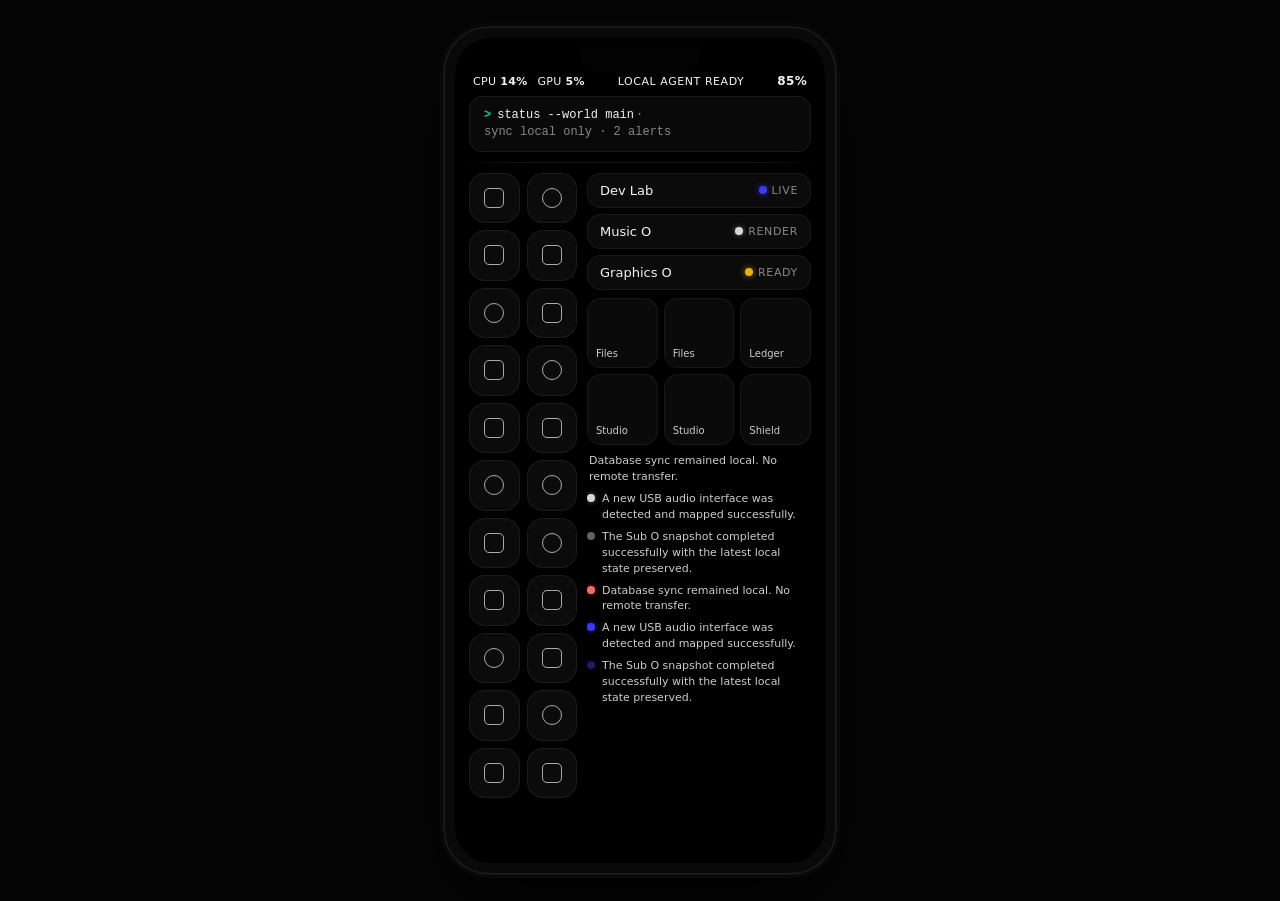
==== commit e41c5c7c: "Add files via upload" ====
--- a/index.html
+++ b/index.html
@@ -108,19 +108,19 @@
           </section>
         </main>
 
-        <!-- 3D FLOATING BUTTON — untouched, linked to main.js -->
-        <button class="floating-main-button" aria-label="Main button">
+        <!-- MAIN BUTTON — sun canvas -->
+        <button class="floating-main-button" id="mainButton" aria-label="Main button">
           <div class="main-button-inner">
-            <div class="main-button-glb-slot model-slot" id="mainButtonGlbSlot" data-model-path="./assets/models/main-button.glb"></div>
+            <canvas id="sunButtonCanvas" aria-hidden="true"></canvas>
           </div>
         </button>
 
-        <!-- SYSTEM OVERLAY — untouched, linked to main.js -->
+        <!-- SYSTEM OVERLAY -->
         <section class="system-overlay" id="systemOverlay" aria-hidden="true">
           <div class="system-overlay-panel">
             <button class="overlay-close-button" id="overlayCloseButton" aria-label="Return to home">O</button>
             <div class="overlay-centerpiece">
-              <div class="overlay-glb-slot model-slot overlay-model-slot" id="overlayGlbSlot" data-model-path="./assets/models/main-button.glb"></div>
+              <canvas id="sunOverlayCanvas" aria-hidden="true"></canvas>
             </div>
           </div>
         </section>
--- a/styles.css
+++ b/styles.css
@@ -303,7 +303,7 @@
   flex-shrink: 0;
 }
 
-/* ───── 3D FLOATING BUTTON (untouched structure) ───── */
+/* ───── FLOATING MAIN BUTTON ───── */
 .floating-main-button {
   position: absolute;
   left: 50%;
@@ -312,65 +312,40 @@
   width: 68px;
   height: 68px;
   border-radius: 50%;
-  border: 5px solid rgba(220,220,220,.85);
+  border: none;
   background: transparent;
-  box-shadow:
-    0 0 0 1px rgba(255,255,255,.08),
-    0 0 24px rgba(255,255,255,.10);
+  box-shadow: none;
   z-index: 5;
   display: grid;
   place-items: center;
   cursor: pointer;
+  padding: 0;
 }
 
 .main-button-inner {
   width: 100%;
   height: 100%;
   border-radius: 50%;
-  display: grid;
-  place-items: center;
   overflow: hidden;
-}
-
-.model-slot {
+  display: grid;
+  place-items: center;
+}
+
+#sunButtonCanvas {
   width: 100%;
   height: 100%;
-  border-radius: 50%;
-  position: relative;
-  display: grid;
-  place-items: center;
-  transform-style: preserve-3d;
-  animation: slowOrbit 33.333s linear infinite;
-}
-
-.model-slot::before {
-  content: "";
-  position: absolute;
-  inset: 6%;
-  border-radius: 50%;
-  background:
-    radial-gradient(circle at 35% 35%, rgba(255,255,255,.98) 0%, rgba(255,255,255,.58) 18%, rgba(255,255,255,.15) 34%, rgba(255,255,255,0) 58%),
-    radial-gradient(circle at 60% 65%, rgba(23,208,122,.38) 0%, rgba(23,208,122,.12) 28%, rgba(23,208,122,0) 62%),
-    radial-gradient(circle at 50% 50%, rgba(255,255,255,.18) 0%, rgba(255,255,255,.04) 55%, rgba(255,255,255,0) 75%);
-  box-shadow:
-    inset -8px -10px 16px rgba(0,0,0,.35),
-    inset 6px 8px 14px rgba(255,255,255,.14),
-    0 0 18px rgba(255,255,255,.16),
-    0 0 26px rgba(23,208,122,.12);
-}
-
-.model-slot::after {
-  content: "3D";
-  position: absolute;
-  font-size: 9px;
-  letter-spacing: .22em;
-  color: rgba(255,255,255,.72);
-  text-indent: .22em;
-}
-
-.model-slot.has-model::after { content: ""; }
-
-/* ───── SYSTEM OVERLAY (untouched) ───── */
+  display: block;
+  border-radius: 50%;
+}
+
+#sunOverlayCanvas {
+  width: 100%;
+  height: 100%;
+  display: block;
+  border-radius: 50%;
+}
+
+/* ───── SYSTEM OVERLAY ───── */
 .system-overlay {
   position: absolute;
   inset: 0;
@@ -430,30 +405,6 @@
   place-items: center;
 }
 
-.overlay-model-slot {
-  width: 100%;
-  height: 100%;
-}
-
-.overlay-model-slot::before {
-  inset: 5%;
-  box-shadow:
-    inset -14px -18px 28px rgba(0,0,0,.35),
-    inset 10px 12px 22px rgba(255,255,255,.12),
-    0 0 32px rgba(255,255,255,.12),
-    0 0 48px rgba(23,208,122,.10);
-}
-
-.overlay-model-slot::after {
-  font-size: 14px;
-  letter-spacing: .28em;
-}
-
-/* ───── ANIMATION ───── */
-@keyframes slowOrbit {
-  from { transform: rotateY(0deg) rotateX(10deg); }
-  to   { transform: rotateY(360deg) rotateX(10deg); }
-}
 
 @media (max-width: 420px) {
   body { padding: 10px; }
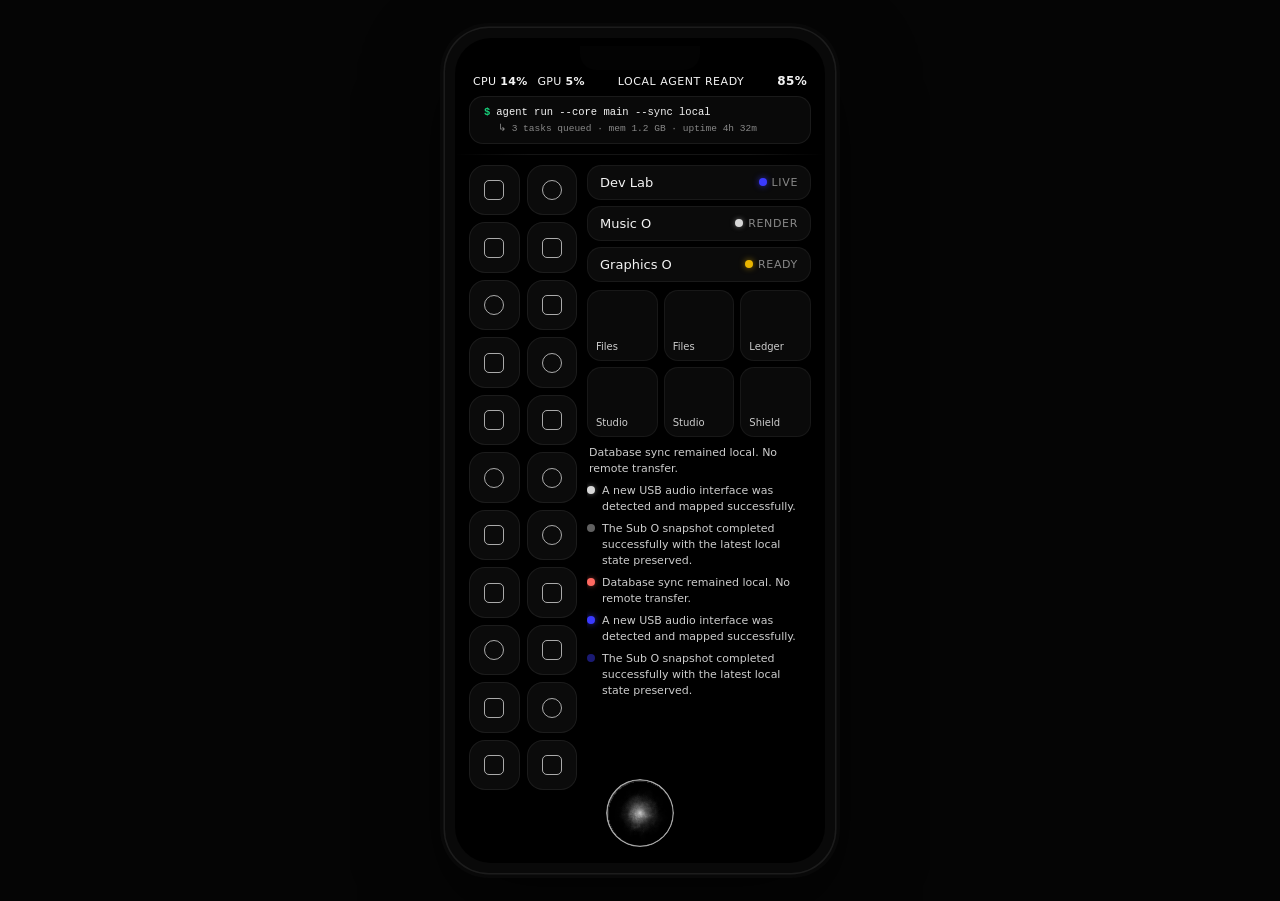
==== commit 752a0529: "Add files via upload" ====
--- a/index.html
+++ b/index.html
@@ -21,13 +21,16 @@
           <span class="s-item s-batt"><b>85%</b></span>
         </div>
 
-        <!-- TERMINAL -->
-        <section class="terminal">
-          <div class="terminal-body">
-            <span class="t-caret">&gt;</span>
-            <span class="t-cmd"> status --world main</span>
-            <span class="t-sep"> · </span>
-            <span class="t-dim">sync local only · 2 alerts</span>
+        <!-- TERMINAL — click to expand -->
+        <section class="terminal" id="terminalSection">
+          <div class="terminal-body" id="terminalToggle" role="button" tabindex="0" aria-label="Open terminal">
+            <div class="t-line-primary">
+              <span class="t-caret">$</span>
+              <span class="t-cmd">agent run --core main --sync local</span>
+            </div>
+            <div class="t-line-secondary">
+              <span class="t-dim">↳ 3 tasks queued · mem 1.2 GB · uptime 4h 32m</span>
+            </div>
           </div>
         </section>
 
@@ -35,7 +38,6 @@
 
         <!-- MAIN AREA -->
         <main class="main">
-
           <!-- LEFT: ICON GRID -->
           <section class="grid-panel">
             <div class="icon-grid">
@@ -66,7 +68,6 @@
 
           <!-- RIGHT COLUMN -->
           <section class="right-column">
-
             <!-- SUB-O LIST -->
             <section class="subo-list">
               <div class="chip">
@@ -104,7 +105,6 @@
               <div class="feed-item"><span class="dot dot-blue"></span><span>A new USB audio interface was detected and mapped successfully.</span></div>
               <div class="feed-item"><span class="dot dot-blue dot-dim"></span><span>The Sub O snapshot completed successfully with the latest local state preserved.</span></div>
             </section>
-
           </section>
         </main>
 
@@ -122,13 +122,58 @@
             <div class="overlay-centerpiece">
               <canvas id="sunOverlayCanvas" aria-hidden="true"></canvas>
             </div>
+            <!-- INFO ROWS -->
+            <div class="overlay-info">
+              <div class="overlay-row">
+                <span class="overlay-label">Main Agent</span>
+                <span class="overlay-value">main-core</span>
+              </div>
+              <div class="overlay-row">
+                <span class="overlay-label">API</span>
+                <span class="overlay-value">127.0.0.1:9090</span>
+              </div>
+              <div class="overlay-row">
+                <span class="overlay-label">Local</span>
+                <span class="overlay-value">localhost</span>
+              </div>
+              <div class="overlay-row">
+                <span class="overlay-label">Status</span>
+                <span class="overlay-value overlay-value-online">
+                  <span class="dot dot-red"></span>Online
+                </span>
+              </div>
+            </div>
+          </div>
+        </section>
+
+        <!-- TERMINAL FULL-PAGE OVERLAY -->
+        <section class="terminal-overlay" id="terminalOverlay" aria-hidden="true">
+          <div class="terminal-overlay-panel">
+            <div class="tov-header">
+              <span class="tov-title">terminal <span class="tov-pid">— pid 1847</span></span>
+              <button class="tov-close" id="terminalOverlayClose" aria-label="Close terminal">✕</button>
+            </div>
+            <div class="tov-body" id="tovBody">
+              <div class="tov-line"><span class="tov-ts">04:32:01</span><span class="tov-ok">[OK]</span><span> agent core initialised · main-core v2.1.4</span></div>
+              <div class="tov-line"><span class="tov-ts">04:32:01</span><span class="tov-ok">[OK]</span><span> local bus bound → 127.0.0.1:9090</span></div>
+              <div class="tov-line"><span class="tov-ts">04:32:02</span><span class="tov-info">[--]</span><span> scanning sub-agents…</span></div>
+              <div class="tov-line"><span class="tov-ts">04:32:02</span><span class="tov-ok">[OK]</span><span> Dev Lab attached · status LIVE</span></div>
+              <div class="tov-line"><span class="tov-ts">04:32:03</span><span class="tov-ok">[OK]</span><span> Music O attached · status RENDER</span></div>
+              <div class="tov-line"><span class="tov-ts">04:32:03</span><span class="tov-warn">[!]</span><span> Graphics O idle — awaiting task dispatch</span></div>
+              <div class="tov-line"><span class="tov-ts">04:32:04</span><span class="tov-info">[--]</span><span> mem 1.2 GB / 8 GB · cpu 14% · gpu 5%</span></div>
+              <div class="tov-line"><span class="tov-ts">04:32:05</span><span class="tov-warn">[!]</span><span> db sync skipped — remote unreachable, local only</span></div>
+              <div class="tov-line"><span class="tov-ts">04:32:06</span><span class="tov-ok">[OK]</span><span> USB audio interface detected → /dev/snd/pcmC1D0c</span></div>
+              <div class="tov-line"><span class="tov-ts">04:32:07</span><span class="tov-ok">[OK]</span><span> snapshot saved · hash a3f9c12</span></div>
+              <div class="tov-line"><span class="tov-ts">04:32:08</span><span class="tov-err">[✗]</span><span> remote sync failed — 2 alerts pending</span></div>
+              <div class="tov-line"><span class="tov-ts">04:32:09</span><span class="tov-info">[--]</span><span> watchdog active · interval 30s</span></div>
+              <div class="tov-line tov-prompt"><span class="tov-caret">$</span><span class="tov-input">agent run --core main --sync local</span><span class="tov-cursor">█</span></div>
+            </div>
           </div>
         </section>
 
       </div>
     </div>
   </div>
-
   <script src="./js/main.js"></script>
 </body>
 </html>
--- a/styles.css
+++ b/styles.css
@@ -10,22 +10,18 @@
   --radius: 28px;
   --font: Inter, ui-sans-serif, system-ui, -apple-system, BlinkMacSystemFont, "Segoe UI", sans-serif;
 }
-
 * { box-sizing: border-box; margin: 0; padding: 0; }
-
 html, body {
   min-height: 100%;
   background: #050505;
   color: var(--fg);
   font-family: var(--font);
 }
-
 body {
   display: grid;
   place-items: center;
   padding: 28px;
 }
-
 .stage {
   width: 100%;
   display: grid;
@@ -45,7 +41,6 @@
     0 32px 80px rgba(0,0,0,.6);
   position: relative;
 }
-
 .screen {
   position: relative;
   width: 100%;
@@ -56,7 +51,6 @@
   display: flex;
   flex-direction: column;
 }
-
 .notch {
   position: absolute;
   top: 8px;
@@ -68,7 +62,6 @@
   background: #030303;
   z-index: 20;
 }
-
 .pull-zone {
   position: absolute;
   top: 0; left: 0;
@@ -89,22 +82,18 @@
   z-index: 3;
   flex-shrink: 0;
 }
-
 .s-item {
   white-space: nowrap;
   color: var(--fg);
   font-size: 11px;
 }
-
 .s-item b { font-weight: 600; }
-
 .s-agent {
   flex: 1;
   text-align: center;
   letter-spacing: .05em;
   font-size: 11px;
 }
-
 .s-batt {
   margin-left: auto;
   font-size: 12px;
@@ -115,27 +104,38 @@
   margin: 0 14px 0;
   flex-shrink: 0;
 }
-
 .terminal-body {
   font-family: ui-monospace, SFMono-Regular, Menlo, Monaco, Consolas, monospace;
-  font-size: 12px;
   background: rgba(255,255,255,.035);
   border: 1px solid rgba(255,255,255,.07);
   border-radius: 14px;
-  padding: 10px 14px;
+  padding: 8px 14px;
+  cursor: pointer;
+  transition: background .15s ease;
+  display: flex;
+  flex-direction: column;
+  gap: 2px;
+}
+.terminal-body:hover {
+  background: rgba(255,255,255,.055);
+}
+.t-line-primary {
+  display: flex;
+  align-items: center;
+  gap: 0;
+  font-size: 10.5px;
   line-height: 1.4;
-  display: flex;
-  align-items: center;
-  flex-wrap: wrap;
-  gap: 0;
-}
-
+}
+.t-line-secondary {
+  font-size: 9.5px;
+  line-height: 1.4;
+  padding-left: 14px;
+}
 .t-caret {
   color: var(--accent);
   font-weight: 700;
   margin-right: 6px;
 }
-
 .t-cmd { color: var(--fg); }
 .t-sep { color: var(--muted); margin: 0 2px; }
 .t-dim { color: var(--muted); }
@@ -165,14 +165,12 @@
   flex-direction: column;
   min-height: 0;
 }
-
 .icon-grid {
   display: grid;
   grid-template-columns: repeat(2, 1fr);
   gap: 7px;
   align-content: start;
 }
-
 .slot {
   aspect-ratio: 1;
   border-radius: 16px;
@@ -181,13 +179,11 @@
   display: grid;
   place-items: center;
 }
-
 .glyph {
   width: 20px;
   height: 20px;
   border: 1.5px solid rgba(255,255,255,.65);
 }
-
 .glyph.sq  { border-radius: 5px; }
 .glyph.ci  { border-radius: 50%; }
 .glyph.rnd { border-radius: 10px; }
@@ -207,7 +203,6 @@
   flex-direction: column;
   gap: 6px;
 }
-
 .chip {
   display: flex;
   justify-content: space-between;
@@ -217,13 +212,11 @@
   background: rgba(255,255,255,.045);
   border: 1px solid rgba(255,255,255,.06);
 }
-
 .chip-name {
   font-size: 13px;
   font-weight: 500;
   color: var(--fg);
 }
-
 .chip-status {
   display: flex;
   align-items: center;
@@ -234,7 +227,7 @@
   font-weight: 500;
 }
 
-/* DOTS */
+/* ───── DOTS ───── */
 .dot {
   display: inline-block;
   width: 8px;
@@ -242,22 +235,33 @@
   border-radius: 50%;
   flex-shrink: 0;
 }
-
 .dot-blue   { background: #3a3aff; box-shadow: 0 0 6px rgba(58,58,255,.7); }
 .dot-white  { background: #d8d8d8; box-shadow: 0 0 5px rgba(200,200,200,.5); }
 .dot-yellow { background: #e8b400; box-shadow: 0 0 6px rgba(232,180,0,.6); }
-.dot-red    { background: var(--danger); box-shadow: 0 0 5px rgba(255,105,97,.5); }
+.dot-red    {
+  background: var(--danger);
+  box-shadow: 0 0 5px rgba(255,105,97,.5);
+  animation: pulse-red 1.2s ease-in-out infinite;
+}
 .dot-dim    { opacity: .45; box-shadow: none; }
+
+/* Red dot always blinks — including when dot-dim is combined */
+.dot-red.dot-dim {
+  animation: pulse-red 1.2s ease-in-out infinite;
+}
+
+@keyframes pulse-red {
+  0%, 100% { opacity: 1; box-shadow: 0 0 5px rgba(255,105,97,.5); }
+  50%       { opacity: 0.15; box-shadow: none; }
+}
 
 /* PINNED APPS 3×2 */
 .pinned-apps { flex-shrink: 0; }
-
 .pinned-grid {
   display: grid;
   grid-template-columns: repeat(3, 1fr);
   gap: 6px;
 }
-
 .app-tile {
   border-radius: 14px;
   aspect-ratio: 1;
@@ -267,7 +271,6 @@
   align-items: flex-end;
   padding: 8px;
 }
-
 .app-tile span {
   font-size: 10px;
   color: #ccc;
@@ -281,14 +284,12 @@
   gap: 6px;
   overflow: hidden;
 }
-
 .feed-plain {
   font-size: 11px;
   color: #ccc;
   line-height: 1.45;
   padding: 0 2px;
 }
-
 .feed-item {
   display: flex;
   align-items: flex-start;
@@ -297,7 +298,6 @@
   color: #ccc;
   line-height: 1.45;
 }
-
 .feed-item .dot {
   margin-top: 3px;
   flex-shrink: 0;
@@ -321,7 +321,6 @@
   cursor: pointer;
   padding: 0;
 }
-
 .main-button-inner {
   width: 100%;
   height: 100%;
@@ -330,14 +329,12 @@
   display: grid;
   place-items: center;
 }
-
 #sunButtonCanvas {
   width: 100%;
   height: 100%;
   display: block;
   border-radius: 50%;
 }
-
 #sunOverlayCanvas {
   width: 100%;
   height: 100%;
@@ -355,23 +352,24 @@
   transform: translateY(-100%);
   transition: transform .42s ease, opacity .32s ease;
 }
-
 .system-overlay.is-open {
   opacity: 1;
   pointer-events: auto;
   transform: translateY(0);
 }
-
 .system-overlay-panel {
   position: absolute;
   inset: 0;
   background: rgba(10,10,10,.10);
   backdrop-filter: blur(16px);
   -webkit-backdrop-filter: blur(16px);
-  display: grid;
-  place-items: center;
-}
-
+  display: flex;
+  flex-direction: column;
+  align-items: center;
+  justify-content: center;
+  gap: 20px;
+  padding: 24px 20px 28px;
+}
 .system-overlay-panel::before {
   content: "";
   position: absolute;
@@ -379,7 +377,6 @@
   background: linear-gradient(180deg, rgba(255,255,255,.04), rgba(255,255,255,.01) 26%, rgba(255,255,255,.03) 100%);
   pointer-events: none;
 }
-
 .overlay-close-button {
   position: absolute;
   top: 24px;
@@ -397,14 +394,151 @@
   z-index: 2;
   cursor: pointer;
 }
-
 .overlay-centerpiece {
-  width: 174px;
-  height: 174px;
-  display: grid;
-  place-items: center;
-}
-
+  width: 148px;
+  height: 148px;
+  display: grid;
+  place-items: center;
+  position: relative;
+  z-index: 1;
+}
+
+/* ───── OVERLAY INFO ROWS ───── */
+.overlay-info {
+  width: 100%;
+  display: flex;
+  flex-direction: column;
+  gap: 8px;
+  position: relative;
+  z-index: 1;
+}
+.overlay-row {
+  display: flex;
+  align-items: center;
+  background: rgba(255,255,255,.04);
+  border: 1px solid rgba(255,255,255,.08);
+  border-radius: 14px;
+  padding: 11px 16px;
+}
+.overlay-label {
+  font-size: 12px;
+  color: var(--muted);
+  font-weight: 400;
+  letter-spacing: .03em;
+  min-width: 78px;
+}
+.overlay-value {
+  font-size: 13px;
+  color: var(--fg);
+  font-weight: 600;
+  letter-spacing: .01em;
+}
+.overlay-value-online {
+  display: flex;
+  align-items: center;
+  gap: 7px;
+}
+
+/* ───── TERMINAL FULL-PAGE OVERLAY ───── */
+.terminal-overlay {
+  position: absolute;
+  inset: 0;
+  z-index: 40;
+  opacity: 0;
+  pointer-events: none;
+  transform: translateY(100%);
+  transition: transform .38s cubic-bezier(.4,0,.2,1), opacity .28s ease;
+}
+.terminal-overlay.is-open {
+  opacity: 1;
+  pointer-events: auto;
+  transform: translateY(0);
+}
+.terminal-overlay-panel {
+  position: absolute;
+  inset: 0;
+  background: #050505;
+  border-radius: 36px;
+  display: flex;
+  flex-direction: column;
+  overflow: hidden;
+}
+.tov-header {
+  display: flex;
+  align-items: center;
+  justify-content: space-between;
+  padding: 44px 16px 10px;
+  border-bottom: 1px solid rgba(255,255,255,.06);
+  flex-shrink: 0;
+}
+.tov-title {
+  font-family: ui-monospace, SFMono-Regular, Menlo, Monaco, Consolas, monospace;
+  font-size: 11px;
+  color: var(--accent);
+  letter-spacing: .08em;
+  text-transform: lowercase;
+}
+.tov-pid {
+  color: var(--muted);
+  font-size: 10px;
+}
+.tov-close {
+  background: transparent;
+  border: 1px solid rgba(255,255,255,.2);
+  border-radius: 50%;
+  width: 26px;
+  height: 26px;
+  color: var(--muted);
+  font-size: 10px;
+  cursor: pointer;
+  display: grid;
+  place-items: center;
+}
+.tov-body {
+  flex: 1;
+  overflow-y: auto;
+  padding: 14px 16px 24px;
+  display: flex;
+  flex-direction: column;
+  gap: 3px;
+}
+.tov-line {
+  font-family: ui-monospace, SFMono-Regular, Menlo, Monaco, Consolas, monospace;
+  font-size: 10px;
+  line-height: 1.55;
+  color: rgba(255,255,255,.65);
+  display: flex;
+  align-items: baseline;
+  gap: 8px;
+}
+.tov-ts {
+  color: rgba(255,255,255,.22);
+  flex-shrink: 0;
+  font-size: 9.5px;
+}
+.tov-ok   { color: var(--accent); flex-shrink: 0; font-weight: 600; font-size: 9.5px; }
+.tov-warn { color: var(--warning); flex-shrink: 0; font-weight: 600; font-size: 9.5px; }
+.tov-err  { color: var(--danger);  flex-shrink: 0; font-weight: 600; font-size: 9.5px; }
+.tov-info { color: var(--muted);   flex-shrink: 0; font-weight: 400; font-size: 9.5px; }
+.tov-prompt {
+  margin-top: 8px;
+  color: var(--fg);
+}
+.tov-caret {
+  color: var(--accent);
+  font-weight: 700;
+}
+.tov-input {
+  color: var(--fg);
+}
+.tov-cursor {
+  color: var(--accent);
+  animation: blink-cursor .9s step-end infinite;
+}
+@keyframes blink-cursor {
+  0%, 100% { opacity: 1; }
+  50%       { opacity: 0; }
+}
 
 @media (max-width: 420px) {
   body { padding: 10px; }
